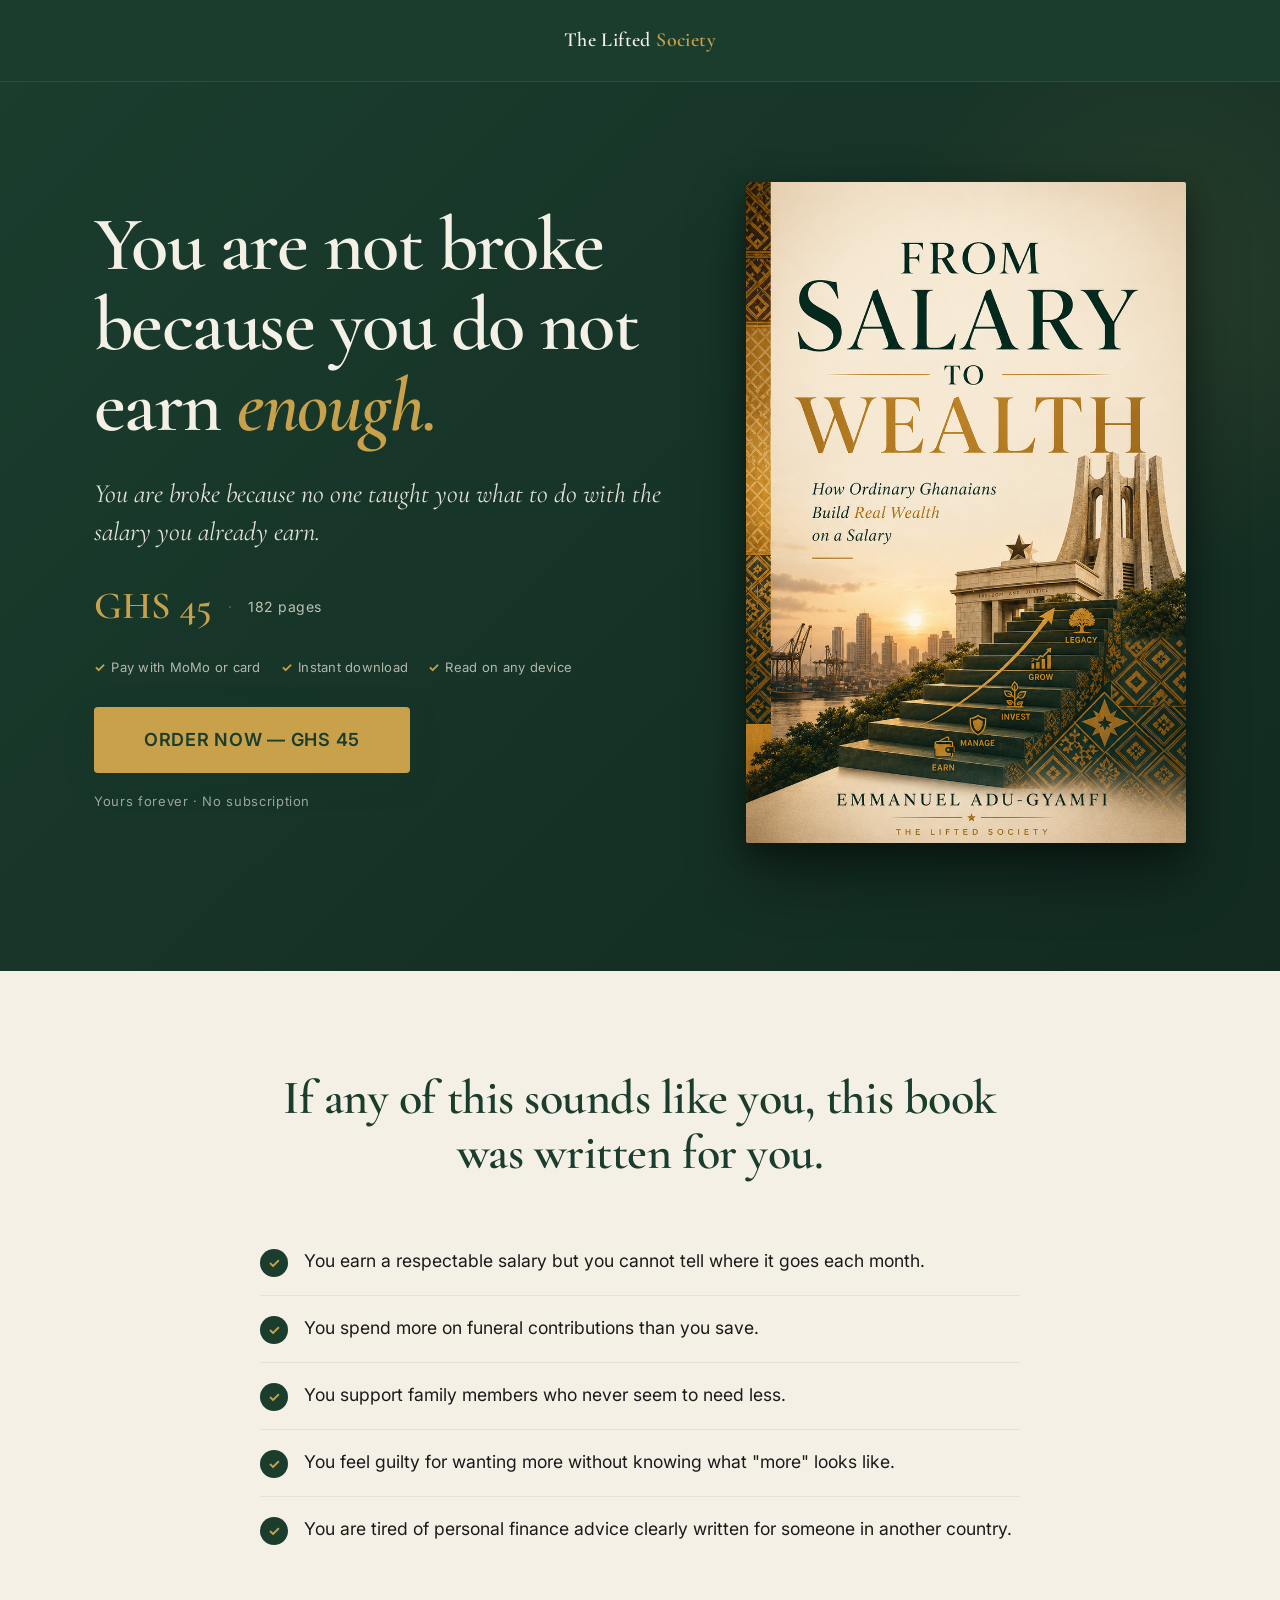
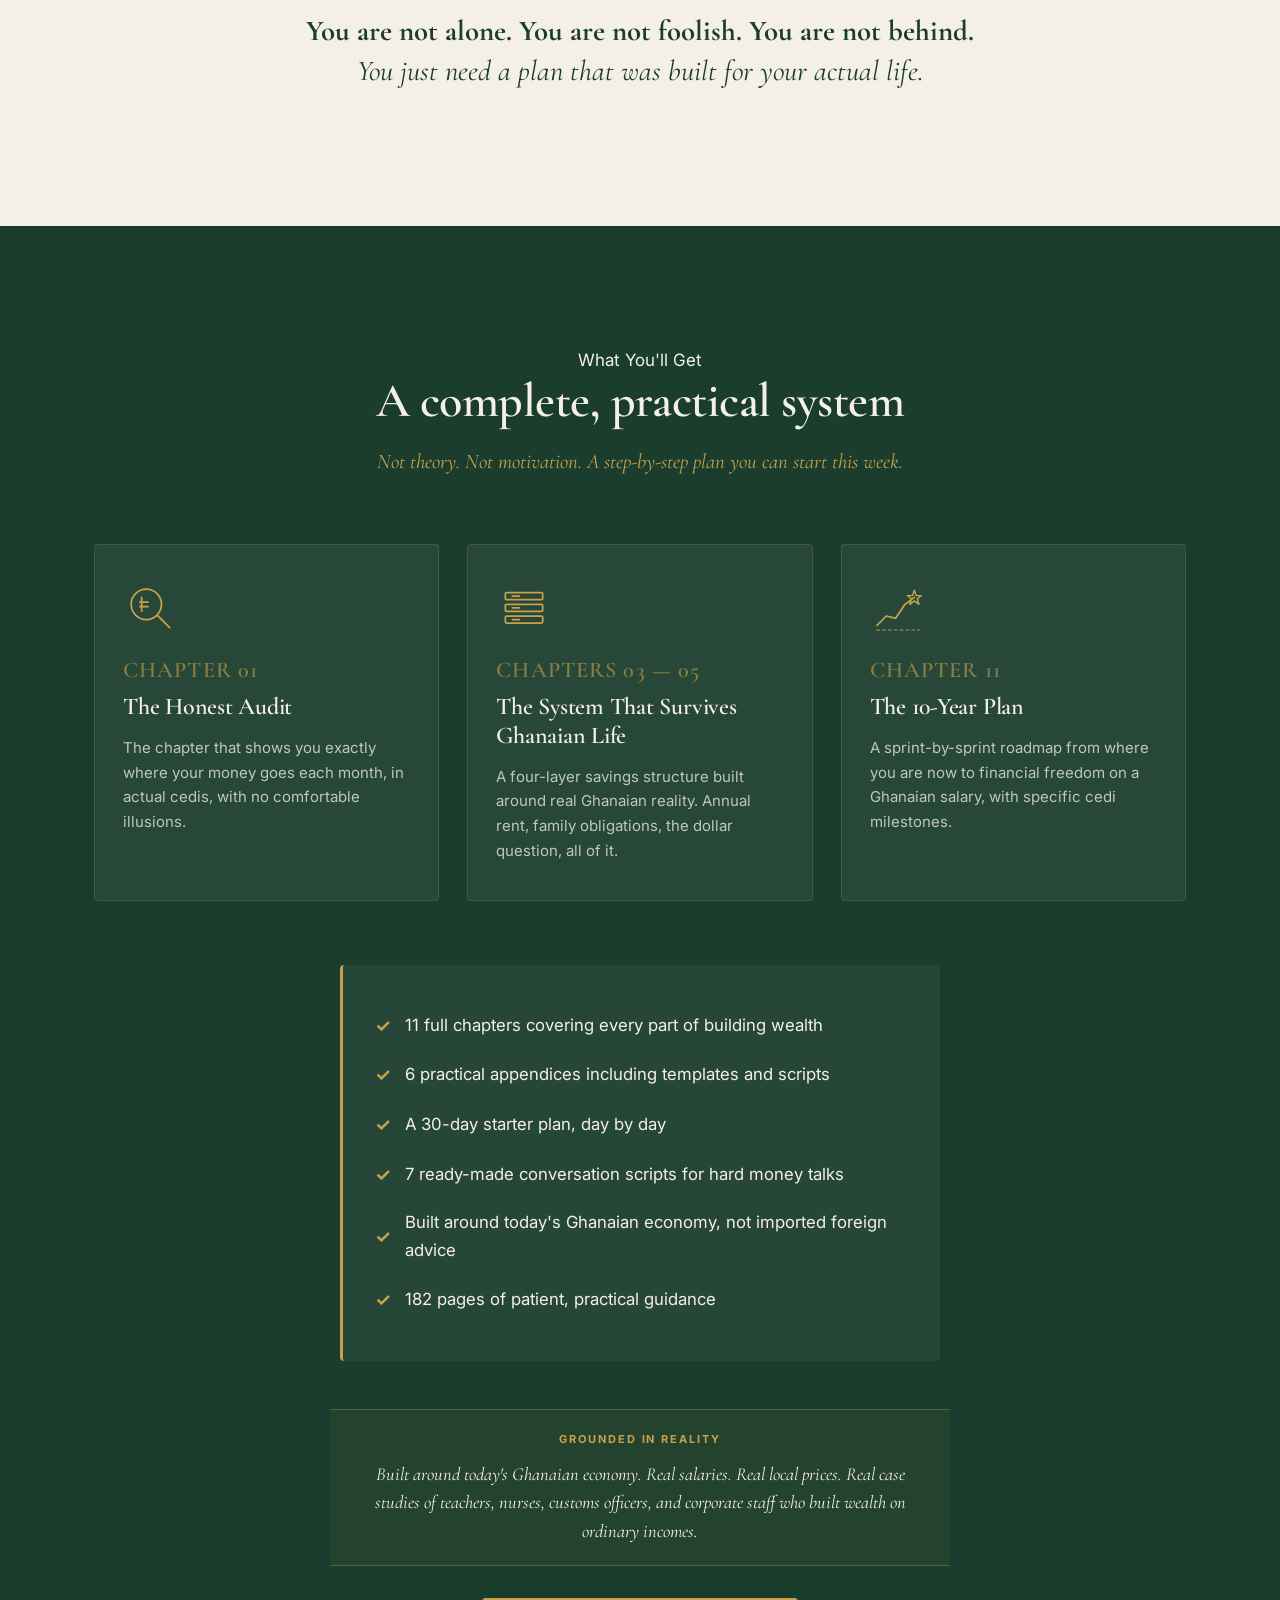
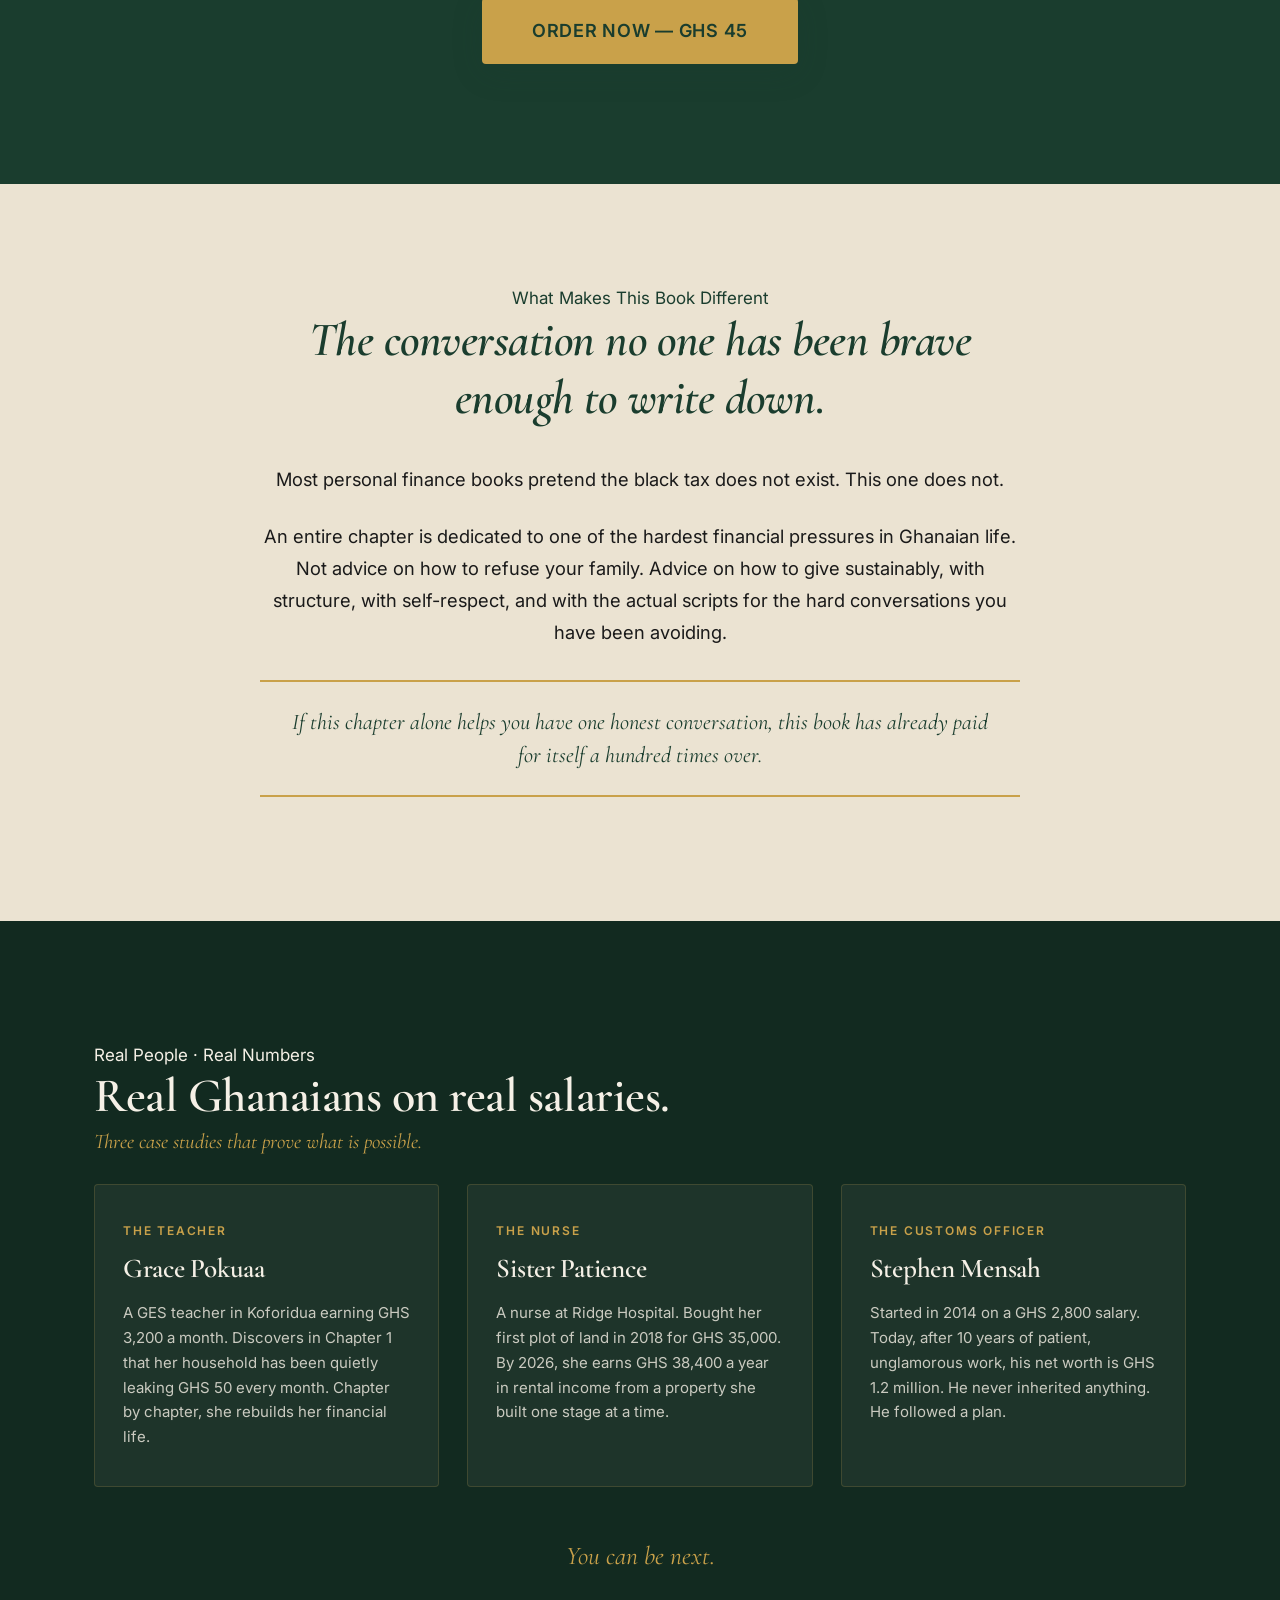
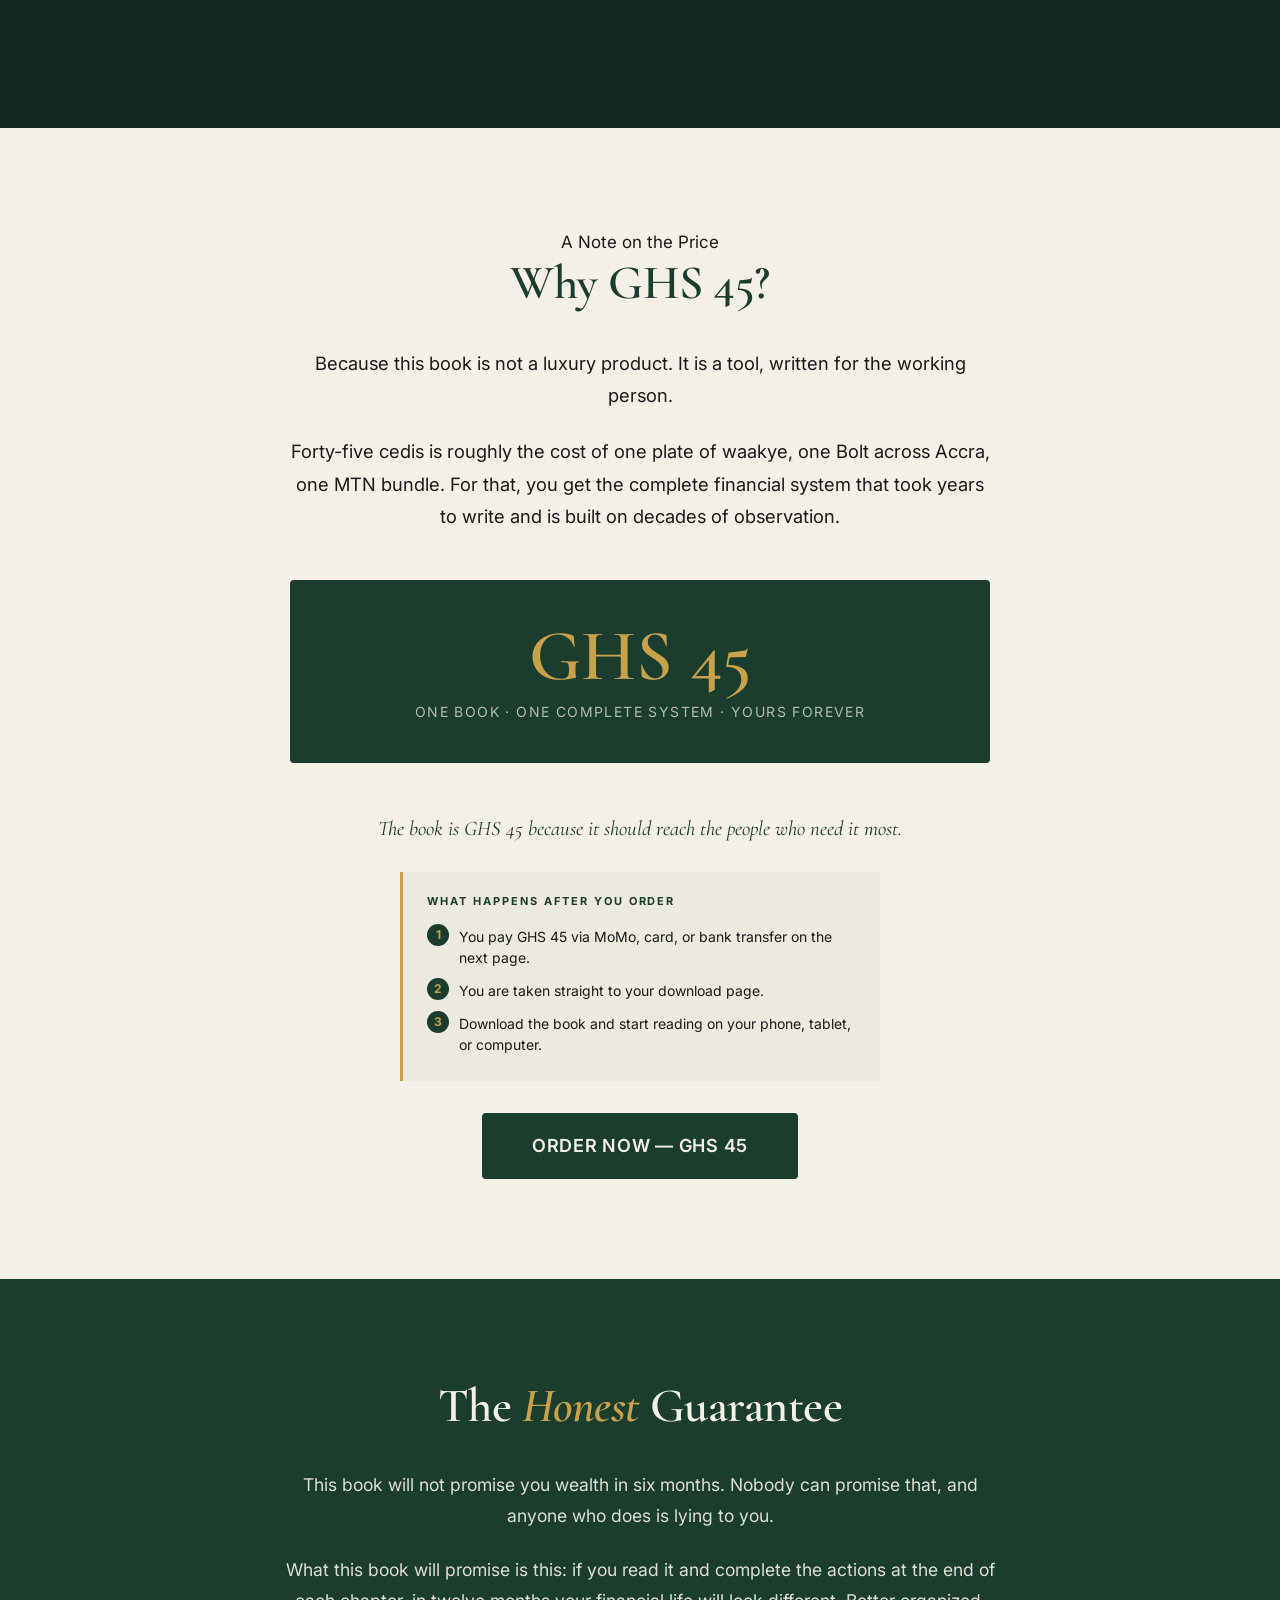
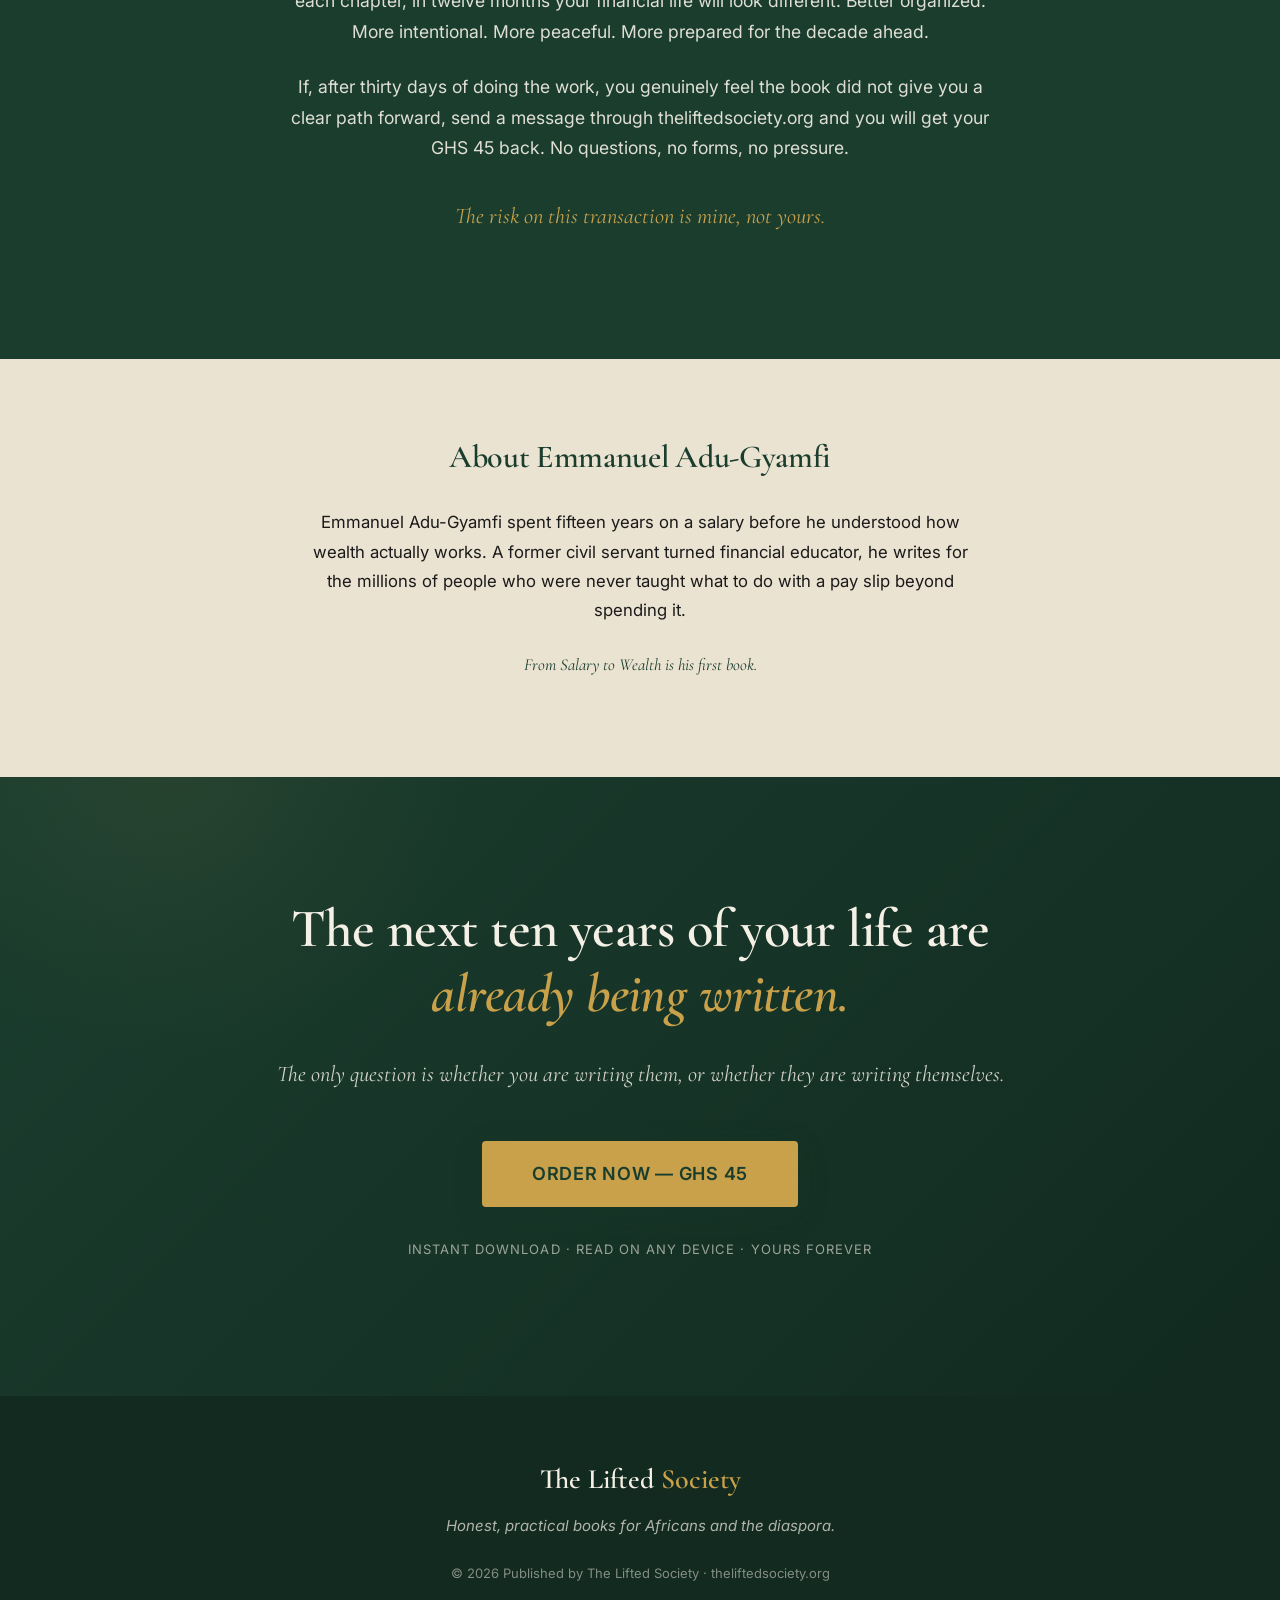
==== from-salary-to-wealth/index.html @ a7030a5c "Add files via upload" ====
<!DOCTYPE html>
<html lang="en">
<head>
<script>document.documentElement.classList.add('js');</script>
<meta charset="UTF-8">
<meta name="viewport" content="width=device-width, initial-scale=1.0">
<title>From Salary to Wealth — How Ordinary Ghanaians Build Real Wealth on a Salary</title>
<meta name="description" content="The practical financial framework written specifically for the Ghanaian salary worker and the African diaspora. 11 chapters. 182 pages. GHS 45. Instant download.">

<!-- Open Graph -->
<meta property="og:title" content="From Salary to Wealth">
<meta property="og:description" content="How Ordinary Ghanaians Build Real Wealth on a Salary. 182 pages. GHS 45. Instant download.">
<meta property="og:image" content="cover.png">
<meta property="og:type" content="book">
<meta property="og:url" content="https://theliftedsociety.org/from-salary-to-wealth">

<!-- Favicon -->
<link rel="icon" type="image/png" href="cover.png">

<!-- Fonts -->
<link rel="preconnect" href="https://fonts.googleapis.com">
<link rel="preconnect" href="https://fonts.gstatic.com" crossorigin>
<link href="https://fonts.googleapis.com/css2?family=Cormorant+Garamond:wght@400;500;600;700&family=Inter:wght@300;400;500;600;700&display=swap" rel="stylesheet">

<!-- Shared styles -->
<link rel="stylesheet" href="../shared/styles.css">

<!-- ============================================ -->
<!-- FACEBOOK PIXEL — PASTE YOUR PIXEL ID BELOW   -->
<!-- ============================================ -->
<!-- Replace 2895366437482752 with your actual Facebook Pixel ID -->
<script>
!function(f,b,e,v,n,t,s)
{if(f.fbq)return;n=f.fbq=function(){n.callMethod?
n.callMethod.apply(n,arguments):n.queue.push(arguments)};
if(!f._fbq)f._fbq=n;n.push=n;n.loaded=!0;n.version='2.0';
n.queue=[];t=b.createElement(e);t.async=!0;
t.src=v;s=b.getElementsByTagName(e)[0];
s.parentNode.insertBefore(t,s)}(window, document,'script',
'https://connect.facebook.net/en_US/fbevents.js');
fbq('init', '2895366437482752');
fbq('track', 'PageView');
</script>
<noscript><img height="1" width="1" style="display:none"
src="https://www.facebook.com/tr?id=2895366437482752&ev=PageView&noscript=1"/></noscript>
<!-- ============================================ -->
<!-- END FACEBOOK PIXEL                           -->
<!-- ============================================ -->

<style>
/* Landing page specific styles */

/* MINIMAL NAV — no escape links */
.nav-minimal .nav-container {
    justify-content: center;
}

.nav-minimal .nav-brand {
    cursor: default;
    pointer-events: none;
    font-size: 20px;
}

/* MINIMAL FOOTER — no social links */
.footer-minimal .footer-tagline {
    margin-bottom: 24px;
}

.footer-minimal .footer-bottom {
    padding-top: 0;
    border-top: none;
}

/* SUBTLE PULSE on primary order buttons (catches the eye without being loud) */
@keyframes gentlePulse {
    0%, 100% { box-shadow: 0 8px 32px rgba(26, 61, 46, 0.15), 0 0 0 0 rgba(201, 161, 74, 0.4); }
    50% { box-shadow: 0 8px 32px rgba(26, 61, 46, 0.15), 0 0 0 12px rgba(201, 161, 74, 0); }
}

.btn-pulse {
    animation: gentlePulse 2.4s ease-in-out infinite;
}

.btn-pulse:hover {
    animation-play-state: paused;
}

@media (prefers-reduced-motion: reduce) {
    .btn-pulse { animation: none; }
}

/* STICKY MOBILE ORDER BAR — appears after scrolling past hero */
.mobile-sticky-cta {
    position: fixed;
    bottom: 0;
    left: 0;
    right: 0;
    background: var(--green-darker);
    border-top: 1px solid rgba(201, 161, 74, 0.3);
    padding: 12px 16px calc(12px + env(safe-area-inset-bottom));
    display: flex;
    align-items: center;
    justify-content: space-between;
    gap: 12px;
    z-index: 1000;
    transform: translateY(100%);
    transition: transform 0.3s ease;
    box-shadow: 0 -8px 24px rgba(0, 0, 0, 0.3);
}

.mobile-sticky-cta.visible {
    transform: translateY(0);
}

.mobile-sticky-cta .sticky-info {
    display: flex;
    flex-direction: column;
    line-height: 1.2;
}

.mobile-sticky-cta .sticky-price {
    font-family: 'Cormorant Garamond', serif;
    font-size: 22px;
    font-weight: 600;
    color: var(--gold);
}

.mobile-sticky-cta .sticky-detail {
    font-size: 11px;
    color: rgba(245, 240, 230, 0.65);
    letter-spacing: 0.04em;
    text-transform: uppercase;
}

.mobile-sticky-cta .btn {
    padding: 14px 24px;
    font-size: 14px;
    margin: 0;
    flex-shrink: 0;
}

/* Only show sticky bar on mobile */
@media (min-width: 768px) {
    .mobile-sticky-cta {
        display: none !important;
    }
}

/* Add padding to bottom of page on mobile so sticky bar doesn't cover footer */
@media (max-width: 767px) {
    body {
        padding-bottom: 80px;
    }
}

/* SOURCE CREDIBILITY CALLOUT — honest social proof */
.credibility-callout {
    max-width: 620px;
    margin: 32px auto;
    text-align: center;
    padding: 20px 28px;
    background: rgba(201, 161, 74, 0.06);
    border-top: 1px solid rgba(201, 161, 74, 0.3);
    border-bottom: 1px solid rgba(201, 161, 74, 0.3);
}

.credibility-callout .label {
    display: block;
    font-size: 11px;
    font-weight: 700;
    letter-spacing: 0.18em;
    text-transform: uppercase;
    color: var(--gold);
    margin-bottom: 12px;
}

.credibility-callout p {
    font-family: 'Cormorant Garamond', serif;
    font-style: italic;
    font-size: 1.15rem;
    line-height: 1.55;
    color: var(--cream);
    margin: 0;
}

/* When the callout is on a cream background (price section), invert colors */
.bg-cream-section .credibility-callout p,
.price-reframe .credibility-callout p {
    color: var(--green-deep);
}

.bg-cream-section .credibility-callout,
.price-reframe .credibility-callout {
    background: rgba(26, 61, 46, 0.04);
    border-color: rgba(201, 161, 74, 0.5);
}

/* "WHAT HAPPENS NEXT" reinforcement near the price section */
.what-happens-next {
    max-width: 480px;
    margin: 24px auto;
    background: rgba(26, 61, 46, 0.04);
    border-left: 3px solid var(--gold);
    padding: 20px 24px;
    text-align: left;
    font-size: 14px;
    color: var(--text-dark);
}

.what-happens-next .label {
    font-size: 11px;
    font-weight: 700;
    letter-spacing: 0.18em;
    text-transform: uppercase;
    color: var(--green-deep);
    display: block;
    margin-bottom: 10px;
}

.what-happens-next ol {
    list-style: none;
    counter-reset: step;
    padding: 0;
    margin: 0;
}

.what-happens-next li {
    counter-increment: step;
    position: relative;
    padding: 6px 0 6px 32px;
    line-height: 1.5;
}

.what-happens-next li::before {
    content: counter(step);
    position: absolute;
    left: 0;
    top: 4px;
    width: 22px;
    height: 22px;
    background: var(--green-deep);
    color: var(--gold);
    border-radius: 50%;
    display: flex;
    align-items: center;
    justify-content: center;
    font-size: 12px;
    font-weight: 700;
}

/* HERO */
.hero {
    background: linear-gradient(135deg, var(--green-deep) 0%, var(--green-darker) 100%);
    color: var(--cream);
    padding: 60px 0 80px;
    position: relative;
    overflow: hidden;
}

.hero::before {
    content: '';
    position: absolute;
    top: -100px;
    right: -200px;
    width: 600px;
    height: 600px;
    background: radial-gradient(circle, rgba(201, 161, 74, 0.1) 0%, transparent 70%);
    pointer-events: none;
}

.hero-grid {
    display: grid;
    grid-template-columns: 1fr;
    gap: 40px;
    align-items: center;
    position: relative;
}

/* Mobile: cover appears FIRST (above the headline), centered layout */
.hero-text {
    text-align: center;
    order: 2;
}

.hero-cover {
    order: 1;
    text-align: center;
    position: relative;
}

@media (min-width: 900px) {
    .hero-grid {
        grid-template-columns: 1.3fr 1fr;
        gap: 80px;
    }
    .hero {
        padding: 100px 0 120px;
    }
    /* Desktop: text returns to the left, cover to the right */
    .hero-text {
        text-align: left;
        order: 0;
    }
    .hero-cover {
        order: 0;
    }
}

.hero-headline {
    font-family: 'Cormorant Garamond', serif;
    font-size: clamp(2.4rem, 6.5vw, 4.8rem);
    font-weight: 600;
    line-height: 1.05;
    margin-bottom: 28px;
    color: var(--cream);
    letter-spacing: -0.02em;
}

.hero-headline .accent {
    color: var(--gold);
    font-style: italic;
}

.hero-subhead {
    font-family: 'Cormorant Garamond', serif;
    font-style: italic;
    font-size: clamp(1.25rem, 2.5vw, 1.65rem);
    font-weight: 400;
    line-height: 1.45;
    color: rgba(245, 240, 230, 0.92);
    margin-bottom: 36px;
    max-width: 580px;
    margin-left: auto;
    margin-right: auto;
}

@media (min-width: 900px) {
    .hero-subhead {
        margin-left: 0;
    }
}

.hero-meta {
    display: flex;
    align-items: center;
    justify-content: center;
    gap: 16px;
    margin-bottom: 32px;
    flex-wrap: wrap;
    color: rgba(245, 240, 230, 0.75);
    font-size: 14px;
}

@media (min-width: 900px) {
    .hero-meta {
        justify-content: flex-start;
    }
}

.hero-meta .price {
    font-family: 'Cormorant Garamond', serif;
    font-size: 2.4rem;
    font-weight: 600;
    color: var(--gold);
    line-height: 1;
}

.hero-meta .meta-sep {
    color: rgba(245, 240, 230, 0.3);
}

.hero-meta-detail {
    font-size: 14px;
    letter-spacing: 0.04em;
}

.hero-trust {
    display: flex;
    justify-content: center;
    gap: 20px;
    flex-wrap: wrap;
    margin: 20px 0 28px;
    font-size: 13px;
    color: rgba(245, 240, 230, 0.7);
    letter-spacing: 0.02em;
}

.hero-trust-item {
    display: inline-flex;
    align-items: center;
    gap: 6px;
}

.hero-trust-item::before {
    content: '✓';
    color: var(--gold);
    font-weight: 700;
}

@media (min-width: 900px) {
    .hero-trust {
        justify-content: flex-start;
    }
}

.hero-reassurance {
    margin-top: 18px;
    font-size: 13px;
    color: rgba(245, 240, 230, 0.6);
    letter-spacing: 0.05em;
}

.hero-cover img {
    max-width: 100%;
    width: 320px;
    height: auto;
    box-shadow: 0 30px 60px rgba(0, 0, 0, 0.4), 0 10px 25px rgba(0, 0, 0, 0.3);
    border-radius: 2px;
    transition: transform 0.5s ease;
}

@media (min-width: 900px) {
    .hero-cover img {
        width: 440px;
    }
}

.hero-cover img:hover {
    transform: translateY(-8px) rotate(-1deg);
}

/* GUT-PUNCH SECTION */
.gut-punch {
    background: var(--cream);
    padding: 100px 0;
}

.gut-punch-content {
    max-width: 760px;
    margin: 0 auto;
    text-align: center;
}

.gut-punch h2 {
    color: var(--green-deep);
    margin-bottom: 48px;
}

.gut-punch-list {
    list-style: none;
    margin-bottom: 48px;
    text-align: left;
}

.gut-punch-list li {
    display: flex;
    align-items: flex-start;
    gap: 16px;
    padding: 18px 0;
    border-bottom: 1px solid rgba(26, 61, 46, 0.08);
    font-size: 1.1rem;
    line-height: 1.55;
    color: var(--text-dark);
}

.gut-punch-list li:last-child {
    border-bottom: none;
}

.gut-punch-list .check {
    flex-shrink: 0;
    width: 28px;
    height: 28px;
    background: var(--green-deep);
    color: var(--gold);
    border-radius: 50%;
    display: flex;
    align-items: center;
    justify-content: center;
    font-size: 14px;
    font-weight: 700;
    margin-top: 2px;
}

.gut-punch-closer {
    font-family: 'Cormorant Garamond', serif;
    font-size: clamp(1.35rem, 3vw, 1.8rem);
    line-height: 1.4;
    color: var(--green-deep);
    font-style: italic;
    margin-top: 8px;
}

.gut-punch-closer strong {
    font-style: normal;
    font-weight: 700;
}

/* WHAT'S INSIDE */
.inside {
    background: var(--green-deep);
    color: var(--cream);
}

.inside .section-heading {
    text-align: center;
    margin-bottom: 64px;
}

.inside h2 {
    color: var(--cream);
    margin-bottom: 16px;
}

.inside .lede {
    font-family: 'Cormorant Garamond', serif;
    font-style: italic;
    font-size: 1.3rem;
    color: var(--gold);
    margin-bottom: 0;
}

.pillars {
    display: grid;
    grid-template-columns: 1fr;
    gap: 28px;
    margin-bottom: 64px;
}

@media (min-width: 768px) {
    .pillars {
        grid-template-columns: repeat(3, 1fr);
    }
}

.pillar {
    background: rgba(245, 240, 230, 0.06);
    border: 1px solid rgba(201, 161, 74, 0.2);
    padding: 36px 28px;
    border-radius: 4px;
    transition: all 0.3s ease;
}

.pillar:hover {
    background: rgba(245, 240, 230, 0.1);
    border-color: var(--gold);
    transform: translateY(-4px);
}

.pillar-icon {
    width: 56px;
    height: 56px;
    margin-bottom: 20px;
    color: var(--gold);
    display: block;
}

.pillar-icon svg {
    width: 100%;
    height: 100%;
    stroke: currentColor;
    fill: none;
    stroke-width: 1.5;
    stroke-linecap: round;
    stroke-linejoin: round;
    transition: transform 0.4s ease;
}

.pillar:hover .pillar-icon svg {
    transform: scale(1.08);
}

.pillar-num {
    display: inline-block;
    font-family: 'Cormorant Garamond', serif;
    font-size: 1.4rem;
    font-weight: 600;
    color: var(--gold);
    opacity: 0.6;
    line-height: 1;
    margin-bottom: 12px;
    letter-spacing: 0.05em;
}

.pillar h3 {
    color: var(--cream);
    font-size: 1.5rem;
    margin-bottom: 14px;
    line-height: 1.2;
}

.pillar p {
    color: rgba(245, 240, 230, 0.75);
    font-size: 15px;
    line-height: 1.65;
    margin-bottom: 0;
}

.inside-list {
    max-width: 600px;
    margin: 0 auto 48px;
    list-style: none;
    background: rgba(245, 240, 230, 0.05);
    padding: 36px 32px;
    border-radius: 4px;
    border-left: 3px solid var(--gold);
}

.inside-list li {
    padding: 10px 0;
    color: var(--cream);
    font-size: 1.05rem;
    display: flex;
    align-items: center;
    gap: 14px;
}

.inside-list li::before {
    content: '✓';
    color: var(--gold);
    font-weight: 700;
    font-size: 18px;
}

.cta-wrapper {
    text-align: center;
}

/* BLACK TAX SECTION */
.black-tax {
    background: var(--cream-warm);
    padding: 100px 0;
}

.black-tax-content {
    max-width: 760px;
    margin: 0 auto;
    text-align: center;
}

.black-tax .section-heading .label {
    color: var(--green-deep);
}

.black-tax h2 {
    color: var(--green-deep);
    font-style: italic;
    line-height: 1.2;
    margin-bottom: 36px;
}

.black-tax p {
    font-size: 1.15rem;
    line-height: 1.75;
    color: var(--text-dark);
    margin-bottom: 24px;
}

.black-tax .closer {
    font-family: 'Cormorant Garamond', serif;
    font-size: 1.4rem;
    font-style: italic;
    color: var(--green-deep);
    line-height: 1.45;
    margin-top: 32px;
    padding: 24px 32px;
    border-top: 2px solid var(--gold);
    border-bottom: 2px solid var(--gold);
}

/* CHARACTERS */
.characters {
    background: var(--green-darker);
    color: var(--cream);
}

.characters h2 {
    color: var(--cream);
}

.characters .lede {
    color: var(--gold);
    font-style: italic;
    font-family: 'Cormorant Garamond', serif;
    font-size: 1.3rem;
}

.character-grid {
    display: grid;
    grid-template-columns: 1fr;
    gap: 28px;
    margin-bottom: 48px;
}

@media (min-width: 768px) {
    .character-grid {
        grid-template-columns: repeat(3, 1fr);
    }
}

.character-card {
    background: rgba(245, 240, 230, 0.05);
    border: 1px solid rgba(201, 161, 74, 0.2);
    padding: 36px 28px;
    border-radius: 4px;
    transition: all 0.3s ease;
}

.character-card:hover {
    border-color: var(--gold);
    background: rgba(245, 240, 230, 0.08);
    transform: translateY(-4px);
}

.character-card .role {
    font-size: 12px;
    font-weight: 600;
    letter-spacing: 0.15em;
    text-transform: uppercase;
    color: var(--gold);
    margin-bottom: 12px;
}

.character-card h3 {
    font-size: 1.7rem;
    color: var(--cream);
    margin-bottom: 16px;
    line-height: 1.2;
}

.character-card p {
    font-size: 15px;
    line-height: 1.65;
    color: rgba(245, 240, 230, 0.8);
    margin-bottom: 0;
}

.character-closer {
    text-align: center;
    font-family: 'Cormorant Garamond', serif;
    font-size: 1.6rem;
    font-style: italic;
    color: var(--gold);
}

/* PRICE REFRAME */
.price-reframe {
    background: var(--cream);
    padding: 100px 0;
}

.price-content {
    max-width: 700px;
    margin: 0 auto;
    text-align: center;
}

.price-content h2 {
    color: var(--green-deep);
    margin-bottom: 36px;
}

.price-content p {
    font-size: 1.15rem;
    line-height: 1.75;
    color: var(--text-dark);
    margin-bottom: 24px;
}

.price-display {
    margin: 48px 0;
    padding: 40px;
    background: var(--green-deep);
    color: var(--cream);
    border-radius: 4px;
}

.price-display .big {
    font-family: 'Cormorant Garamond', serif;
    font-size: 4.5rem;
    font-weight: 600;
    color: var(--gold);
    line-height: 1;
    margin-bottom: 8px;
}

.price-display .small {
    font-size: 14px;
    letter-spacing: 0.1em;
    text-transform: uppercase;
    color: rgba(245, 240, 230, 0.7);
}

/* GUARANTEE */
.guarantee {
    background: var(--green-deep);
    color: var(--cream);
    padding: 100px 0;
}

.guarantee-content {
    max-width: 720px;
    margin: 0 auto;
    text-align: center;
}

.guarantee h2 {
    color: var(--cream);
    margin-bottom: 36px;
}

.guarantee h2 .accent {
    color: var(--gold);
    font-style: italic;
}

.guarantee p {
    font-size: 1.1rem;
    line-height: 1.75;
    color: rgba(245, 240, 230, 0.9);
    margin-bottom: 24px;
}

.guarantee .closer {
    font-family: 'Cormorant Garamond', serif;
    font-size: 1.4rem;
    font-style: italic;
    color: var(--gold);
    margin-top: 32px;
}

/* AUTHOR */
.author-section {
    background: var(--cream-warm);
    padding: 80px 0;
}

.author-content {
    max-width: 680px;
    margin: 0 auto;
    text-align: center;
}

.author-content h2 {
    color: var(--green-deep);
    margin-bottom: 32px;
    font-size: 2rem;
}

.author-content p {
    font-size: 1.05rem;
    line-height: 1.75;
    color: var(--text-dark);
    margin-bottom: 18px;
}

.author-content p.tagline {
    font-family: 'Cormorant Garamond', serif;
    font-style: italic;
    color: var(--green-deep);
    margin-top: 24px;
}

/* FINAL CTA */
.final-cta {
    background: linear-gradient(135deg, var(--green-deep) 0%, var(--green-darker) 100%);
    color: var(--cream);
    padding: 120px 0;
    text-align: center;
    position: relative;
    overflow: hidden;
}

.final-cta::before {
    content: '';
    position: absolute;
    top: -50%;
    left: -10%;
    width: 600px;
    height: 600px;
    background: radial-gradient(circle, rgba(201, 161, 74, 0.08) 0%, transparent 70%);
    pointer-events: none;
}

.final-cta-content {
    position: relative;
    max-width: 800px;
    margin: 0 auto;
}

.final-cta h2 {
    font-size: clamp(2rem, 5vw, 3.4rem);
    color: var(--cream);
    margin-bottom: 28px;
    line-height: 1.2;
}

.final-cta h2 .accent {
    color: var(--gold);
    font-style: italic;
}

.final-cta .closer-text {
    font-family: 'Cormorant Garamond', serif;
    font-style: italic;
    font-size: 1.4rem;
    color: rgba(245, 240, 230, 0.85);
    margin-bottom: 48px;
}

.final-cta-meta {
    margin-top: 32px;
    font-size: 13px;
    color: rgba(245, 240, 230, 0.6);
    letter-spacing: 0.08em;
    text-transform: uppercase;
}
</style>
</head>
<body>

<!-- ============================================ -->
<!-- NAVIGATION (minimal, no escape links — landing page is focused on conversion) -->
<!-- ============================================ -->
<nav class="nav nav-minimal">
<div class="nav-container">
<span class="nav-brand">The Lifted <span class="accent">Society</span></span>
</div>
</nav>

<!-- ============================================ -->
<!-- SECTION 1: HERO                              -->
<!-- ============================================ -->
<section class="hero">
<div class="container">
<div class="hero-grid">
<div class="hero-text">
<h1 class="hero-headline">You are not broke because you do not earn <span class="accent">enough.</span></h1>
<p class="hero-subhead">You are broke because no one taught you what to do with the salary you already earn.</p>
<div class="hero-meta">
<span class="price">GHS 45</span>
<span class="meta-sep">·</span>
<span class="hero-meta-detail">182 pages</span>
</div>
<div class="hero-trust">
<span class="hero-trust-item">Pay with MoMo or card</span>
<span class="hero-trust-item">Instant download</span>
<span class="hero-trust-item">Read on any device</span>
</div>
<!-- ORDER NOW BUTTON #1 — REPLACE href WITH YOUR PAYSTACK LINK -->
<a href="https://paystack.shop/pay/from-salary-to-wealth-ebook" class="btn btn-primary btn-large btn-pulse" onclick="if(typeof fbq==='function')fbq('track','InitiateCheckout');">Order Now — GHS 45</a>
<p class="hero-reassurance">Yours forever · No subscription</p>
</div>
<div class="hero-cover">
<img src="cover.png" alt="From Salary to Wealth — book cover" loading="eager">
</div>
</div>
</div>
</section>

<!-- ============================================ -->
<!-- SECTION 2: GUT-PUNCH                         -->
<!-- ============================================ -->
<section class="gut-punch">
<div class="container">
<div class="gut-punch-content fade-in">
<h2>If any of this sounds like you, this book was written for you.</h2>
<ul class="gut-punch-list">
<li><span class="check">✓</span><span>You earn a respectable salary but you cannot tell where it goes each month.</span></li>
<li><span class="check">✓</span><span>You spend more on funeral contributions than you save.</span></li>
<li><span class="check">✓</span><span>You support family members who never seem to need less.</span></li>
<li><span class="check">✓</span><span>You feel guilty for wanting more without knowing what "more" looks like.</span></li>
<li><span class="check">✓</span><span>You are tired of personal finance advice clearly written for someone in another country.</span></li>
</ul>
<p class="gut-punch-closer"><strong>You are not alone. You are not foolish. You are not behind.</strong><br>You just need a plan that was built for your actual life.</p>
</div>
</div>
</section>

<!-- ============================================ -->
<!-- SECTION 3: WHAT'S INSIDE                     -->
<!-- ============================================ -->
<section class="section inside">
<div class="container">
<div class="section-heading fade-in">
<span class="label">What You'll Get</span>
<h2>A complete, practical system</h2>
<p class="lede">Not theory. Not motivation. A step-by-step plan you can start this week.</p>
</div>
<div class="pillars fade-in">
<div class="pillar">
<span class="pillar-icon" aria-hidden="true"><svg viewBox="0 0 48 48"><circle cx="20" cy="20" r="13"/><line x1="29.5" y1="29.5" x2="40" y2="40"/><path d="M16 14 v12 M14.5 18 h7 M14.5 22 h7"/></svg></span>
<div class="pillar-num">CHAPTER 01</div>
<h3>The Honest Audit</h3>
<p>The chapter that shows you exactly where your money goes each month, in actual cedis, with no comfortable illusions.</p>
</div>
<div class="pillar">
<span class="pillar-icon" aria-hidden="true"><svg viewBox="0 0 48 48"><rect x="8" y="10" width="32" height="6" rx="1"/><rect x="8" y="20" width="32" height="6" rx="1"/><rect x="8" y="30" width="32" height="6" rx="1"/><line x1="14" y1="13" x2="20" y2="13"/><line x1="14" y1="23" x2="20" y2="23"/><line x1="14" y1="33" x2="20" y2="33"/></svg></span>
<div class="pillar-num">CHAPTERS 03 — 05</div>
<h3>The System That Survives Ghanaian Life</h3>
<p>A four-layer savings structure built around real Ghanaian reality. Annual rent, family obligations, the dollar question, all of it.</p>
</div>
<div class="pillar">
<span class="pillar-icon" aria-hidden="true"><svg viewBox="0 0 48 48"><polyline points="6,38 14,30 22,32 30,20 38,14"/><polygon points="38,8 39.5,12.5 44,12.5 40.5,15.5 42,20 38,17 34,20 35.5,15.5 32,12.5 36.5,12.5" stroke-width="1.2"/><line x1="6" y1="42" x2="42" y2="42" stroke-dasharray="2 3" opacity="0.5"/></svg></span>
<div class="pillar-num">CHAPTER 11</div>
<h3>The 10-Year Plan</h3>
<p>A sprint-by-sprint roadmap from where you are now to financial freedom on a Ghanaian salary, with specific cedi milestones.</p>
</div>
</div>
<ul class="inside-list fade-in">
<li>11 full chapters covering every part of building wealth</li>
<li>6 practical appendices including templates and scripts</li>
<li>A 30-day starter plan, day by day</li>
<li>7 ready-made conversation scripts for hard money talks</li>
<li>Built around today's Ghanaian economy, not imported foreign advice</li>
<li>182 pages of patient, practical guidance</li>
</ul>
<div class="credibility-callout fade-in">
<span class="label">Grounded in reality</span>
<p>Built around today's Ghanaian economy. Real salaries. Real local prices. Real case studies of teachers, nurses, customs officers, and corporate staff who built wealth on ordinary incomes.</p>
</div>
<div class="cta-wrapper fade-in">
<!-- ORDER NOW BUTTON #2 — SAME LINK -->
<a href="https://paystack.shop/pay/from-salary-to-wealth-ebook" class="btn btn-primary btn-large btn-pulse" onclick="if(typeof fbq==='function')fbq('track','InitiateCheckout');">Order Now — GHS 45</a>
</div>
</div>
</section>

<!-- ============================================ -->
<!-- SECTION 4: BLACK TAX PROMISE                 -->
<!-- ============================================ -->
<section class="black-tax">
<div class="container">
<div class="black-tax-content fade-in">
<div class="section-heading">
<span class="label">What Makes This Book Different</span>
</div>
<h2>The conversation no one has been brave enough to write down.</h2>
<p>Most personal finance books pretend the black tax does not exist. This one does not.</p>
<p>An entire chapter is dedicated to one of the hardest financial pressures in Ghanaian life. Not advice on how to refuse your family. Advice on how to give sustainably, with structure, with self-respect, and with the actual scripts for the hard conversations you have been avoiding.</p>
<p class="closer">If this chapter alone helps you have one honest conversation, this book has already paid for itself a hundred times over.</p>
</div>
</div>
</section>

<!-- ============================================ -->
<!-- SECTION 5: CHARACTERS / PROOF                -->
<!-- ============================================ -->
<section class="section characters">
<div class="container">
<div class="section-heading fade-in">
<span class="label">Real People · Real Numbers</span>
<h2>Real Ghanaians on real salaries.</h2>
<p class="lede">Three case studies that prove what is possible.</p>
</div>
<div class="character-grid fade-in">
<div class="character-card">
<div class="role">The Teacher</div>
<h3>Grace Pokuaa</h3>
<p>A GES teacher in Koforidua earning GHS 3,200 a month. Discovers in Chapter 1 that her household has been quietly leaking GHS 50 every month. Chapter by chapter, she rebuilds her financial life.</p>
</div>
<div class="character-card">
<div class="role">The Nurse</div>
<h3>Sister Patience</h3>
<p>A nurse at Ridge Hospital. Bought her first plot of land in 2018 for GHS 35,000. By 2026, she earns GHS 38,400 a year in rental income from a property she built one stage at a time.</p>
</div>
<div class="character-card">
<div class="role">The Customs Officer</div>
<h3>Stephen Mensah</h3>
<p>Started in 2014 on a GHS 2,800 salary. Today, after 10 years of patient, unglamorous work, his net worth is GHS 1.2 million. He never inherited anything. He followed a plan.</p>
</div>
</div>
<p class="character-closer fade-in">You can be next.</p>
</div>
</section>

<!-- ============================================ -->
<!-- SECTION 6: PRICE REFRAME                     -->
<!-- ============================================ -->
<section class="price-reframe">
<div class="container">
<div class="price-content fade-in">
<div class="section-heading">
<span class="label">A Note on the Price</span>
</div>
<h2>Why GHS 45?</h2>
<p>Because this book is not a luxury product. It is a tool, written for the working person.</p>
<p>Forty-five cedis is roughly the cost of one plate of waakye, one Bolt across Accra, one MTN bundle. For that, you get the complete financial system that took years to write and is built on decades of observation.</p>
<div class="price-display">
<div class="big">GHS 45</div>
<div class="small">One book · One complete system · Yours forever</div>
</div>
<p style="font-family: 'Cormorant Garamond', serif; font-style: italic; font-size: 1.3rem; color: var(--green-deep);">The book is GHS 45 because it should reach the people who need it most.</p>
<div class="what-happens-next">
<span class="label">What happens after you order</span>
<ol>
<li>You pay GHS 45 via MoMo, card, or bank transfer on the next page.</li>
<li>You are taken straight to your download page.</li>
<li>Download the book and start reading on your phone, tablet, or computer.</li>
</ol>
</div>
<div class="cta-wrapper" style="margin-top: 32px;">
<!-- ORDER NOW BUTTON #3 — SAME LINK -->
<a href="https://paystack.shop/pay/from-salary-to-wealth-ebook" class="btn btn-dark btn-large btn-pulse" onclick="if(typeof fbq==='function')fbq('track','InitiateCheckout');">Order Now — GHS 45</a>
</div>
</div>
</div>
</section>

<!-- ============================================ -->
<!-- SECTION 7: GUARANTEE                         -->
<!-- ============================================ -->
<section class="guarantee">
<div class="container">
<div class="guarantee-content fade-in">
<h2>The <span class="accent">Honest</span> Guarantee</h2>
<p>This book will not promise you wealth in six months. Nobody can promise that, and anyone who does is lying to you.</p>
<p>What this book will promise is this: if you read it and complete the actions at the end of each chapter, in twelve months your financial life will look different. Better organized. More intentional. More peaceful. More prepared for the decade ahead.</p>
<p>If, after thirty days of doing the work, you genuinely feel the book did not give you a clear path forward, send a message through theliftedsociety.org and you will get your GHS 45 back. No questions, no forms, no pressure.</p>
<p class="closer">The risk on this transaction is mine, not yours.</p>
</div>
</div>
</section>

<!-- ============================================ -->
<!-- SECTION 8: ABOUT AUTHOR                      -->
<!-- ============================================ -->
<section class="author-section">
<div class="container">
<div class="author-content fade-in">
<h2>About Emmanuel Adu-Gyamfi</h2>
<p>Emmanuel Adu-Gyamfi spent fifteen years on a salary before he understood how wealth actually works. A former civil servant turned financial educator, he writes for the millions of people who were never taught what to do with a pay slip beyond spending it.</p>
<p class="tagline"><em>From Salary to Wealth</em> is his first book.</p>
</div>
</div>
</section>

<!-- ============================================ -->
<!-- SECTION 9: FINAL CTA                         -->
<!-- ============================================ -->
<section class="final-cta">
<div class="container">
<div class="final-cta-content fade-in">
<h2>The next ten years of your life are <span class="accent">already being written.</span></h2>
<p class="closer-text">The only question is whether you are writing them, or whether they are writing themselves.</p>
<!-- ORDER NOW BUTTON #4 — SAME LINK -->
<a href="https://paystack.shop/pay/from-salary-to-wealth-ebook" class="btn btn-primary btn-large btn-pulse" onclick="if(typeof fbq==='function')fbq('track','InitiateCheckout');">Order Now — GHS 45</a>
<p class="final-cta-meta">Instant download · Read on any device · Yours forever</p>
</div>
</div>
</section>

<!-- ============================================ -->
<!-- FOOTER (minimal — no clickable escapes on the landing page) -->
<!-- ============================================ -->
<footer class="footer footer-minimal">
<div class="footer-content">
<div class="footer-brand">The Lifted <span class="accent">Society</span></div>
<p class="footer-tagline">Honest, practical books for Africans and the diaspora.</p>
<div class="footer-bottom">
© 2026 Published by The Lifted Society · theliftedsociety.org
</div>
</div>
</footer>

<!-- STICKY MOBILE ORDER BAR — appears after scrolling past hero -->
<div class="mobile-sticky-cta" id="stickyCta" aria-hidden="true">
<div class="sticky-info">
<span class="sticky-price">GHS 45</span>
<span class="sticky-detail">Instant download</span>
</div>
<a href="https://paystack.shop/pay/from-salary-to-wealth-ebook" class="btn btn-primary" onclick="if(typeof fbq==='function')fbq('track','InitiateCheckout');">Order Now</a>
</div>

<!-- Scroll animation script + sticky CTA reveal -->
<script>
// Fade-in observer
const observer = new IntersectionObserver((entries) => {
    entries.forEach(entry => {
        if (entry.isIntersecting) {
            entry.target.classList.add('visible');
        }
    });
}, { threshold: 0.15, rootMargin: '0px 0px -50px 0px' });
document.querySelectorAll('.fade-in').forEach(el => observer.observe(el));

// Sticky mobile CTA: appears after scrolling past the hero section
const stickyCta = document.getElementById('stickyCta');
const heroSection = document.querySelector('.hero');
if (stickyCta && heroSection) {
    const stickyObserver = new IntersectionObserver((entries) => {
        entries.forEach(entry => {
            if (!entry.isIntersecting && entry.boundingClientRect.top < 0) {
                stickyCta.classList.add('visible');
                stickyCta.setAttribute('aria-hidden', 'false');
            } else {
                stickyCta.classList.remove('visible');
                stickyCta.setAttribute('aria-hidden', 'true');
            }
        });
    }, { threshold: 0 });
    stickyObserver.observe(heroSection);
}
</script>

</body>
</html>
---- shared/styles.css ----
/* ============================================
   THE LIFTED SOCIETY — SHARED STYLES
   ============================================ */

:root {
    /* Color palette */
    --green-deep: #1a3d2e;
    --green-darker: #122a20;
    --green-soft: #2a5240;
    --gold: #c9a14a;
    --gold-bright: #e0b85c;
    --gold-soft: #d4b366;
    --cream: #f5f0e6;
    --cream-warm: #ebe3d2;
    --white: #ffffff;
    --text-dark: #1a1a1a;
    --text-muted: #5a5a5a;
    --shadow-soft: 0 4px 20px rgba(26, 61, 46, 0.08);
    --shadow-medium: 0 8px 32px rgba(26, 61, 46, 0.15);
    --shadow-strong: 0 16px 48px rgba(26, 61, 46, 0.25);
}

/* Reset & base */
*, *::before, *::after {
    box-sizing: border-box;
    margin: 0;
    padding: 0;
}

html {
    scroll-behavior: smooth;
    -webkit-font-smoothing: antialiased;
    -moz-osx-font-smoothing: grayscale;
}

body {
    font-family: 'Inter', -apple-system, BlinkMacSystemFont, 'Segoe UI', Roboto, sans-serif;
    font-size: 17px;
    line-height: 1.65;
    color: var(--text-dark);
    background: var(--cream);
    overflow-x: hidden;
}

/* Typography */
h1, h2, h3, h4 {
    font-family: 'Cormorant Garamond', Georgia, serif;
    font-weight: 600;
    line-height: 1.15;
    letter-spacing: -0.01em;
}

h1 { font-size: clamp(2.4rem, 6vw, 4.2rem); }
h2 { font-size: clamp(1.9rem, 4.5vw, 3rem); }
h3 { font-size: clamp(1.4rem, 3vw, 1.9rem); }
h4 { font-size: clamp(1.1rem, 2vw, 1.3rem); }

p { margin-bottom: 1.2em; }

a {
    color: inherit;
    text-decoration: none;
    transition: opacity 0.2s ease;
}

a:hover { opacity: 0.75; }

/* Layout utilities */
.container {
    max-width: 1140px;
    margin: 0 auto;
    padding: 0 24px;
}

.container-narrow {
    max-width: 760px;
    margin: 0 auto;
    padding: 0 24px;
}

.section {
    padding: 80px 0;
}

.section-tight {
    padding: 56px 0;
}

@media (min-width: 768px) {
    .section { padding: 120px 0; }
    .section-tight { padding: 80px 0; }
}

/* Color variants */
.bg-green { background: var(--green-deep); color: var(--cream); }
.bg-green-darker { background: var(--green-darker); color: var(--cream); }
.bg-cream { background: var(--cream); color: var(--text-dark); }
.bg-cream-warm { background: var(--cream-warm); color: var(--text-dark); }
.bg-white { background: var(--white); color: var(--text-dark); }

.text-gold { color: var(--gold); }

/* Buttons */
.btn {
    display: inline-block;
    padding: 18px 38px;
    font-family: 'Inter', sans-serif;
    font-size: 17px;
    font-weight: 600;
    letter-spacing: 0.04em;
    text-transform: uppercase;
    border-radius: 4px;
    cursor: pointer;
    transition: all 0.25s ease;
    text-decoration: none;
    border: 2px solid transparent;
    line-height: 1;
}

.btn-primary {
    background: var(--gold);
    color: var(--green-deep);
    box-shadow: var(--shadow-medium);
}

.btn-primary:hover {
    background: var(--gold-bright);
    transform: translateY(-2px);
    box-shadow: var(--shadow-strong);
    opacity: 1;
}

.btn-secondary {
    background: transparent;
    color: var(--cream);
    border-color: var(--gold);
}

.btn-secondary:hover {
    background: var(--gold);
    color: var(--green-deep);
    opacity: 1;
}

.btn-dark {
    background: var(--green-deep);
    color: var(--cream);
}

.btn-dark:hover {
    background: var(--green-darker);
    transform: translateY(-2px);
    opacity: 1;
}

.btn-large {
    padding: 22px 48px;
    font-size: 18px;
}

/* Navigation */
.nav {
    padding: 24px 0;
    background: var(--green-deep);
    color: var(--cream);
    border-bottom: 1px solid rgba(201, 161, 74, 0.15);
}

.nav-container {
    max-width: 1140px;
    margin: 0 auto;
    padding: 0 24px;
    display: flex;
    justify-content: space-between;
    align-items: center;
    flex-wrap: wrap;
    gap: 16px;
}

.nav-brand {
    font-family: 'Cormorant Garamond', Georgia, serif;
    font-size: 22px;
    font-weight: 600;
    letter-spacing: 0.02em;
    color: var(--cream);
}

.nav-brand .accent {
    color: var(--gold);
}

.nav-links {
    display: flex;
    gap: 32px;
    list-style: none;
    align-items: center;
}

.nav-links a {
    color: var(--cream);
    font-size: 15px;
    font-weight: 500;
    letter-spacing: 0.02em;
    opacity: 0.85;
    transition: opacity 0.2s, color 0.2s;
}

.nav-links a:hover {
    opacity: 1;
    color: var(--gold);
}

@media (max-width: 640px) {
    .nav-links {
        gap: 20px;
    }
    .nav-links a {
        font-size: 14px;
    }
}

/* Footer */
.footer {
    background: var(--green-darker);
    color: var(--cream);
    padding: 60px 0 30px;
}

.footer-content {
    max-width: 1140px;
    margin: 0 auto;
    padding: 0 24px;
    text-align: center;
}

.footer-brand {
    font-family: 'Cormorant Garamond', Georgia, serif;
    font-size: 28px;
    font-weight: 600;
    margin-bottom: 12px;
}

.footer-brand .accent {
    color: var(--gold);
}

.footer-tagline {
    color: rgba(245, 240, 230, 0.7);
    font-size: 15px;
    margin-bottom: 32px;
    font-style: italic;
}

.footer-social {
    display: flex;
    justify-content: center;
    gap: 24px;
    margin-bottom: 32px;
    flex-wrap: wrap;
}

.footer-social a {
    color: var(--cream);
    font-size: 14px;
    letter-spacing: 0.04em;
    text-transform: uppercase;
    opacity: 0.8;
    transition: opacity 0.2s, color 0.2s;
}

.footer-social a:hover {
    opacity: 1;
    color: var(--gold);
}

.footer-bottom {
    padding-top: 30px;
    border-top: 1px solid rgba(245, 240, 230, 0.1);
    font-size: 13px;
    color: rgba(245, 240, 230, 0.5);
}

/* Scroll animations — only apply when JS class is added to <html> */
.js .fade-in {
    opacity: 0;
    transform: translateY(20px);
    transition: opacity 0.8s ease, transform 0.8s ease;
}

.js .fade-in.visible {
    opacity: 1;
    transform: translateY(0);
}

/* Without JS, .fade-in elements are simply visible (no animation) */

/* Selection */
::selection {
    background: var(--gold);
    color: var(--green-deep);
}
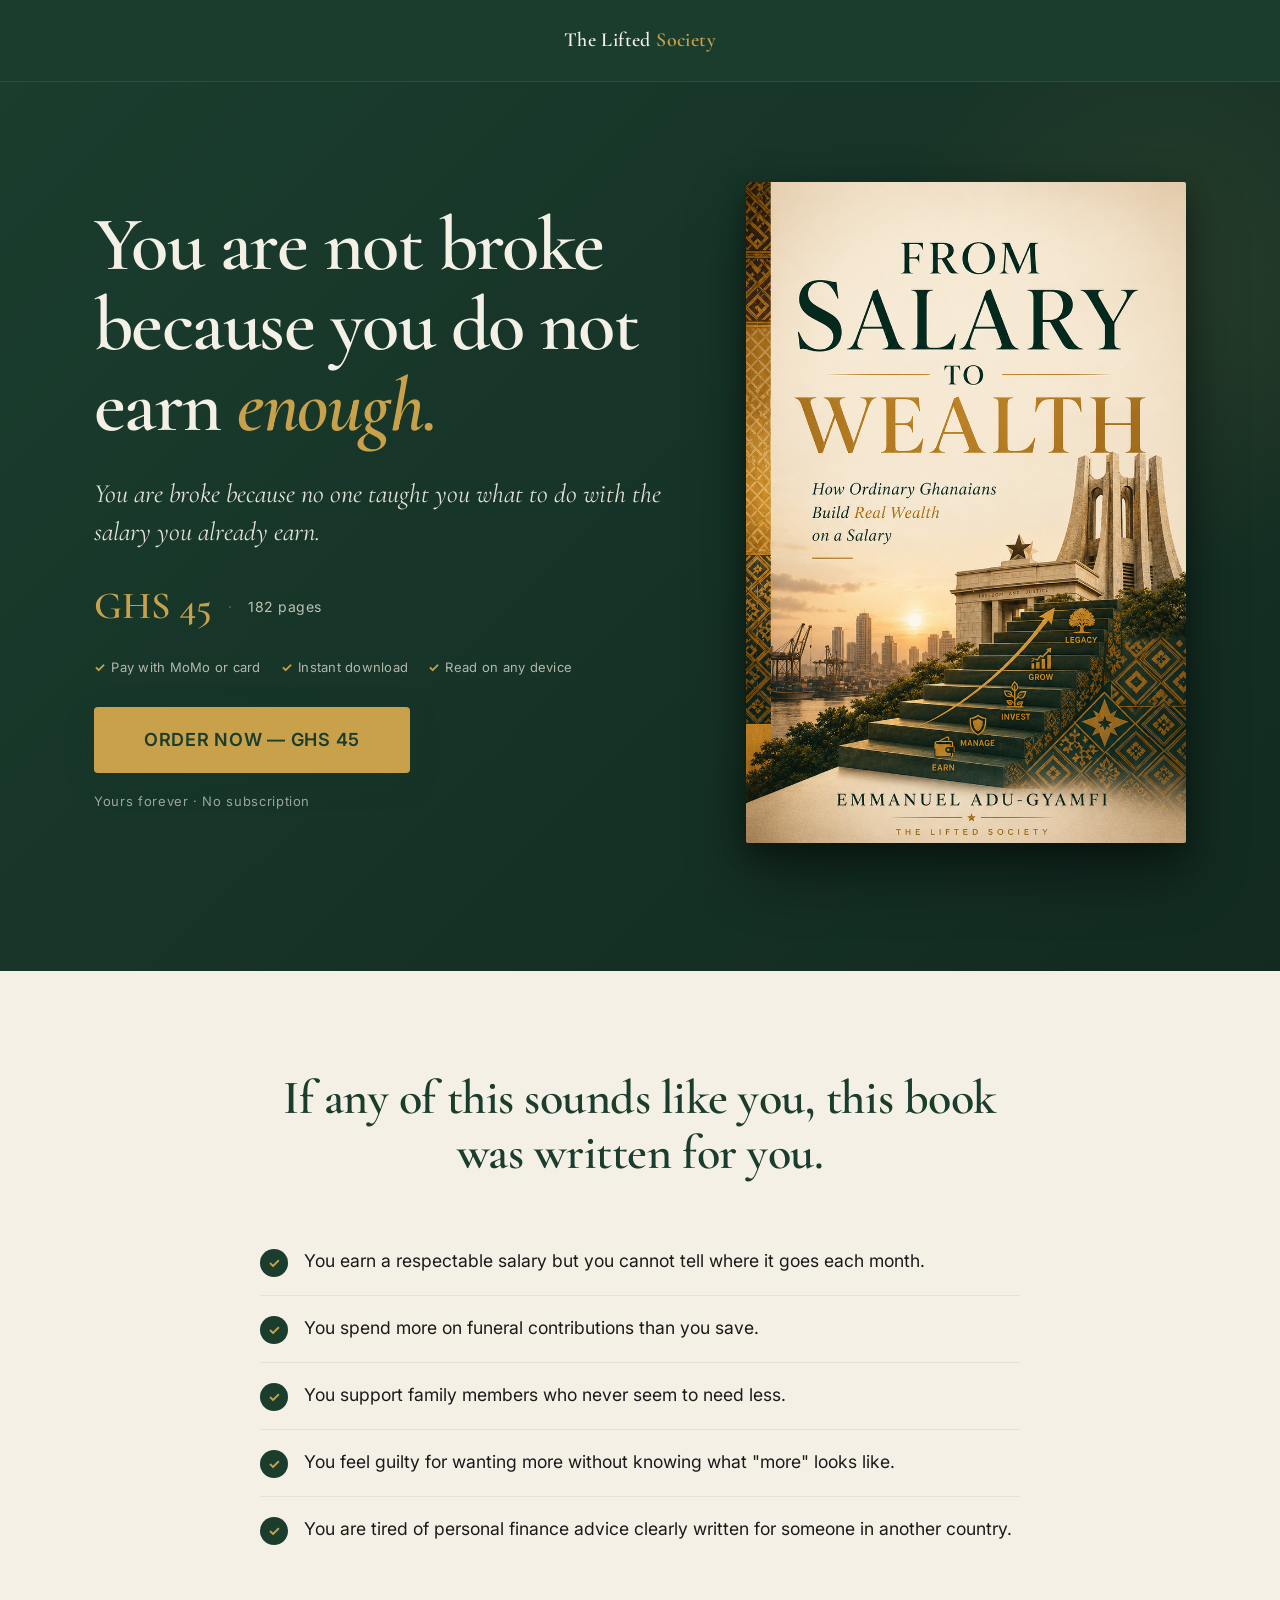
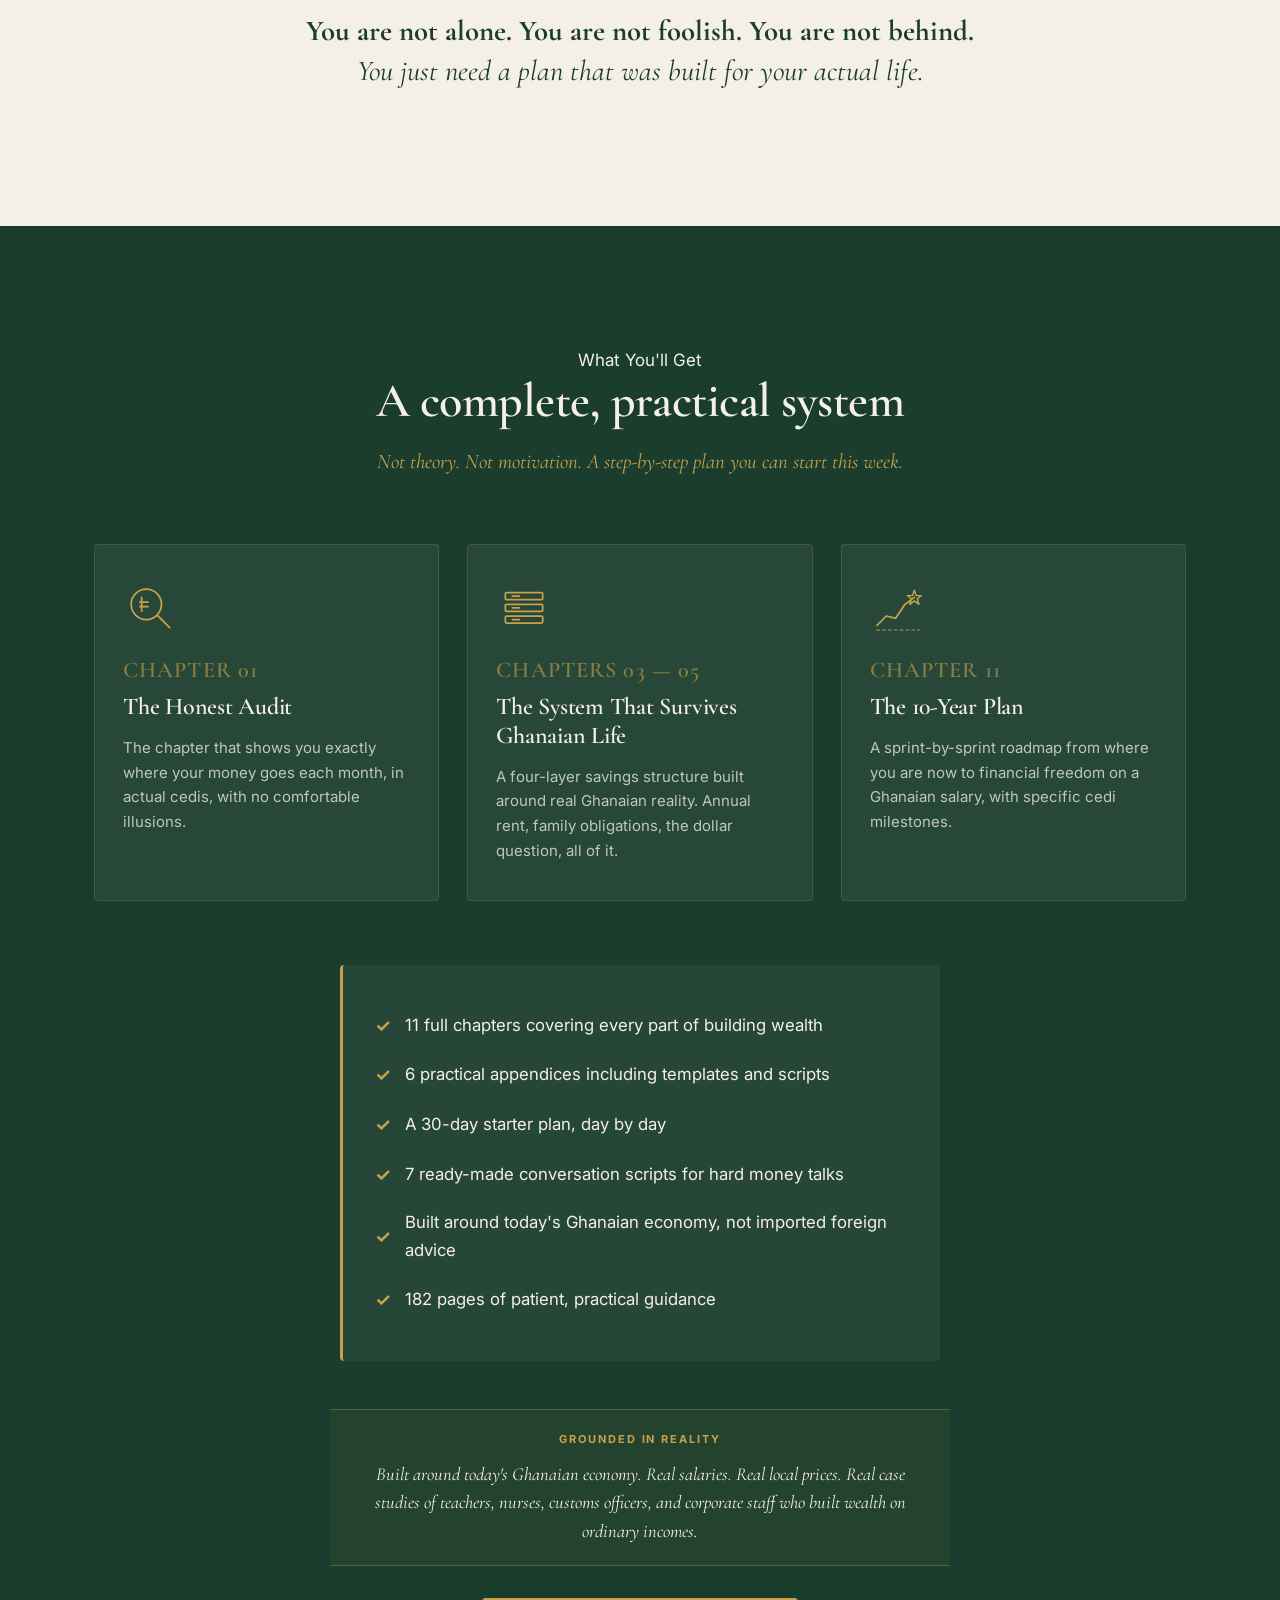
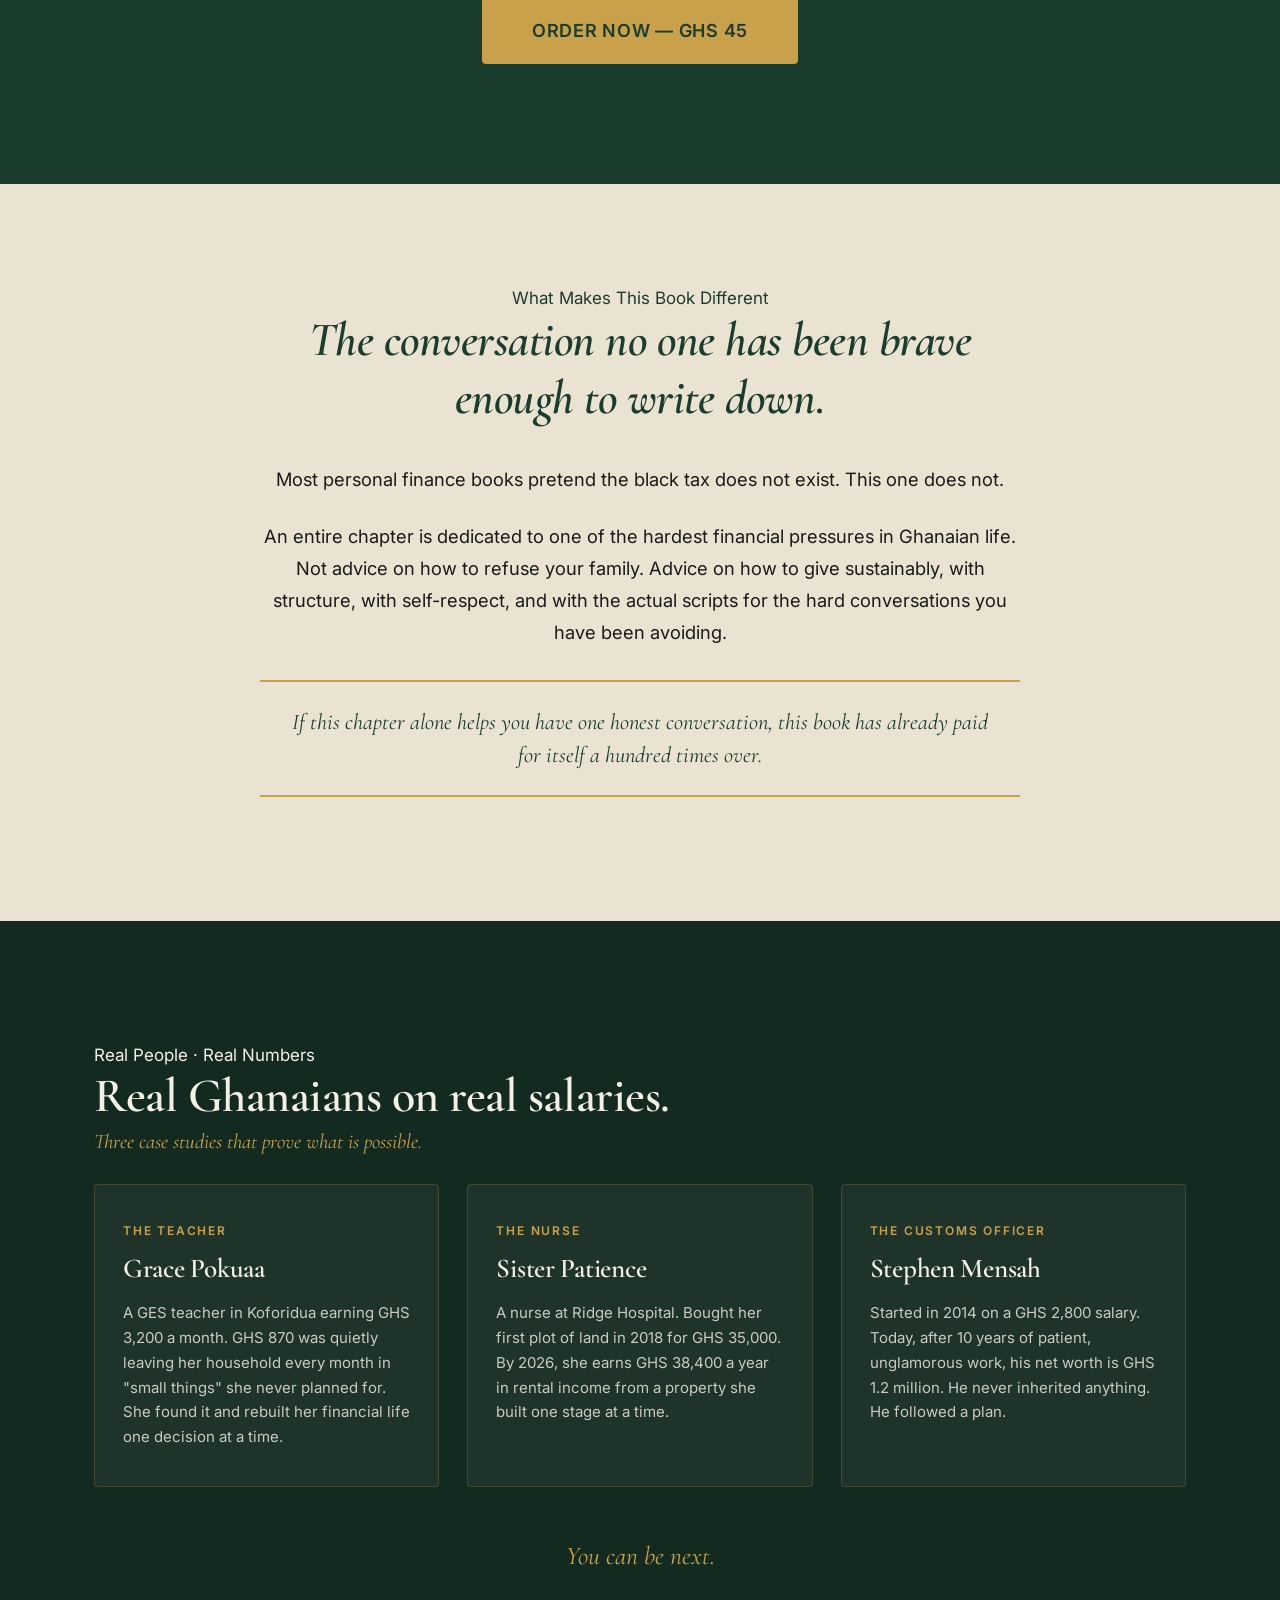
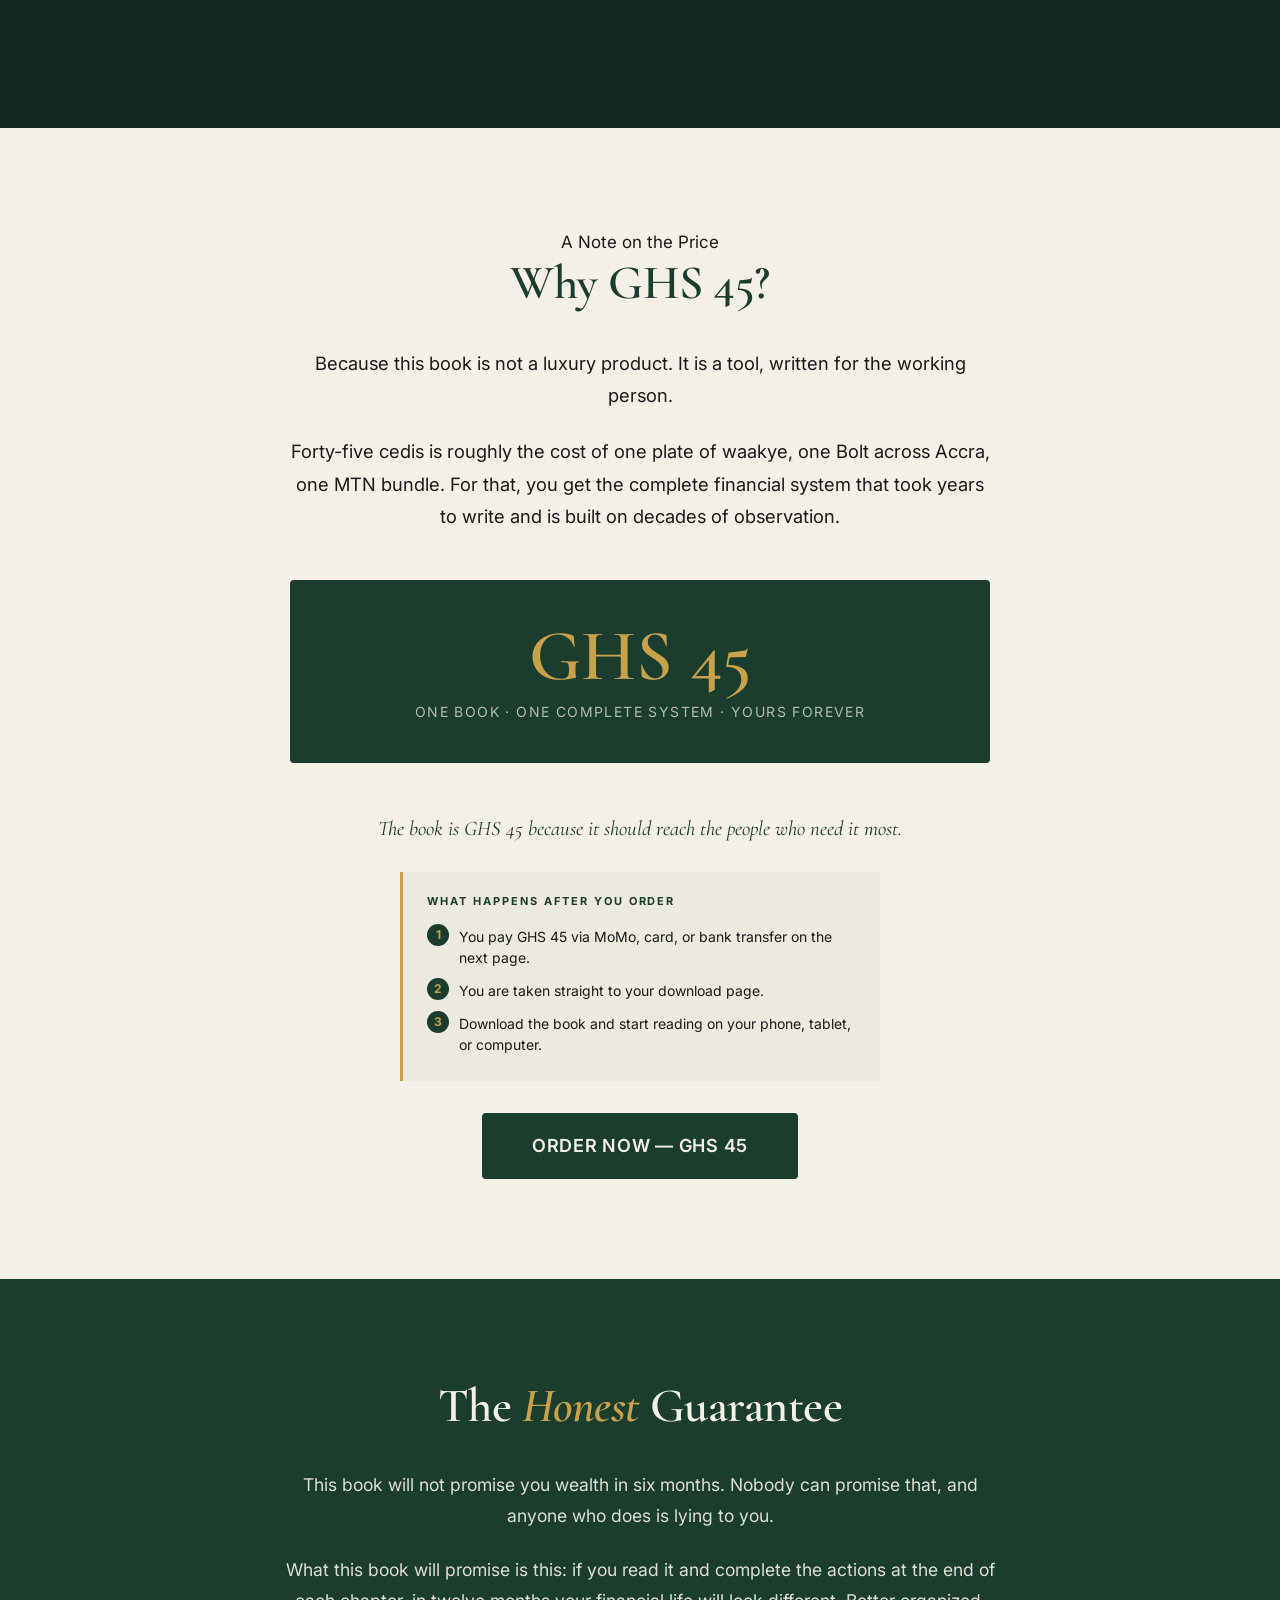
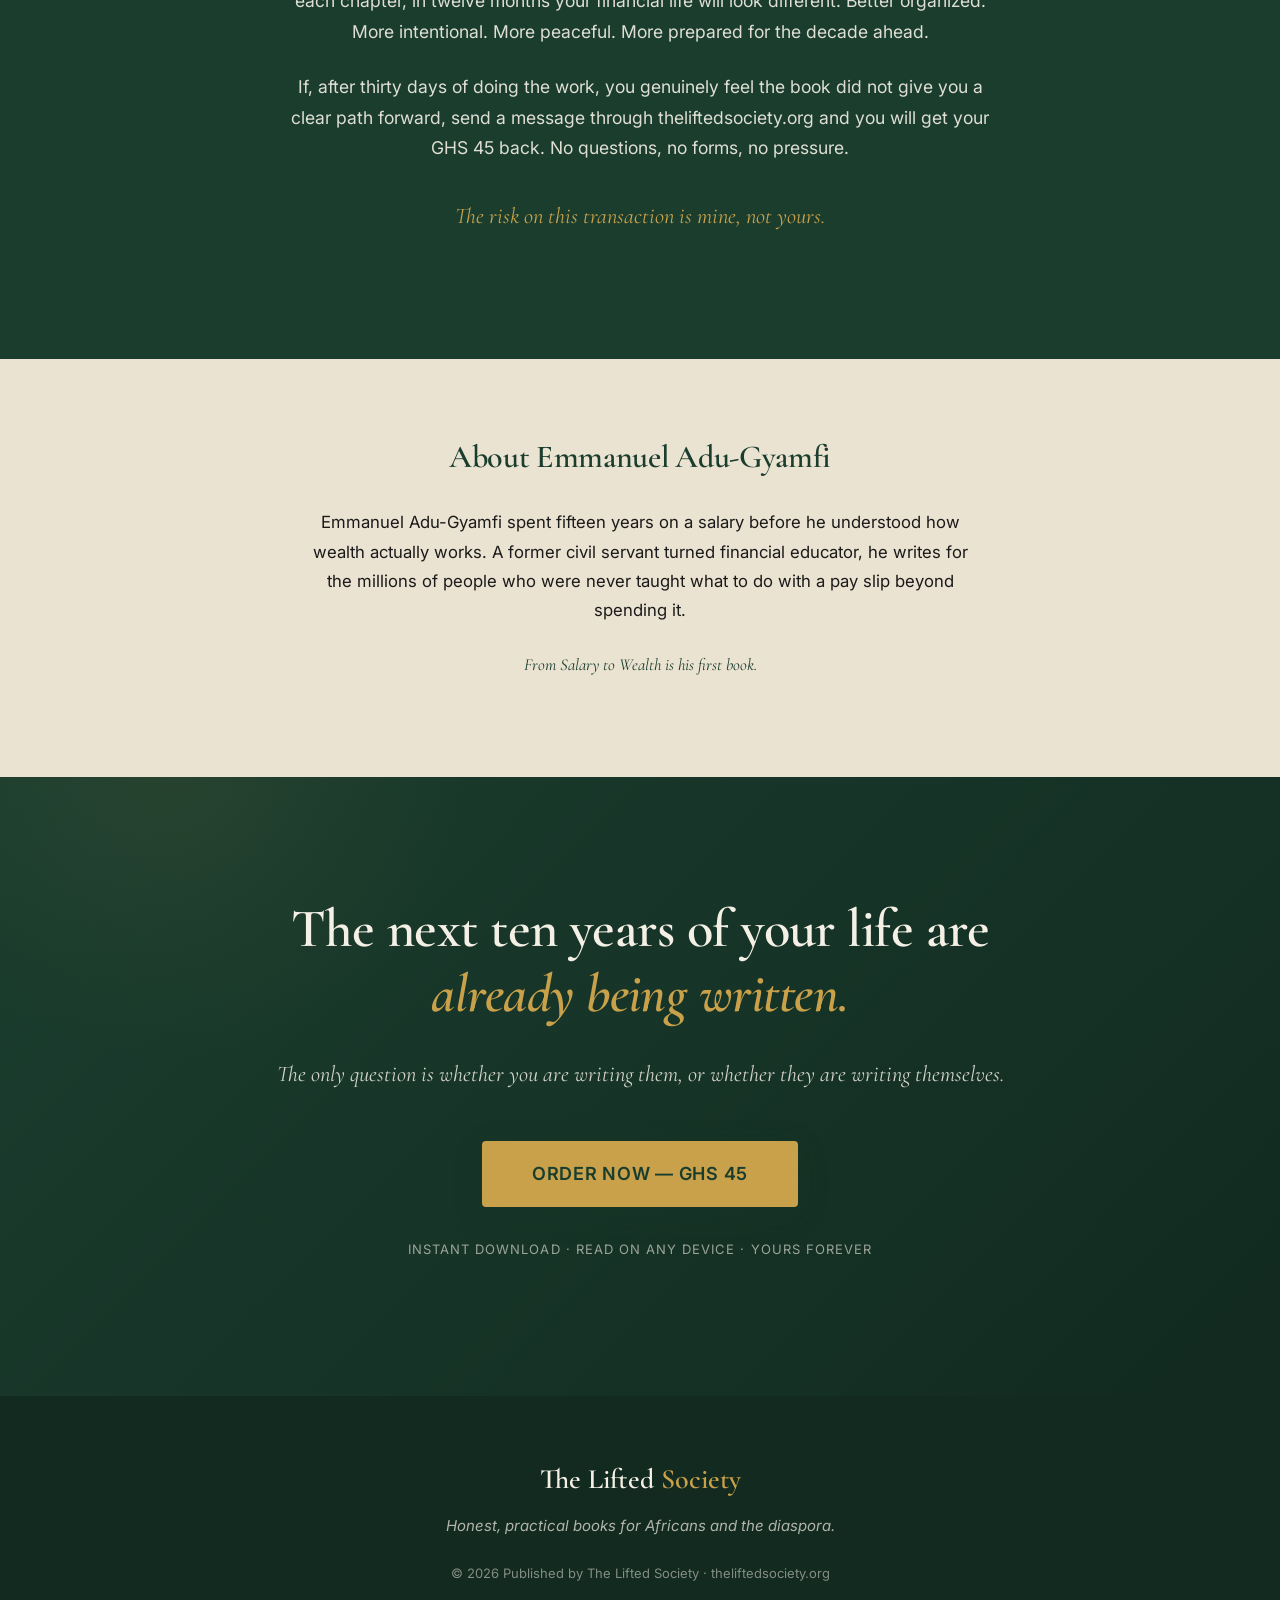
==== commit 87026189: "Revise teacher's financial narrative for clarity" ====
--- a/from-salary-to-wealth/index.html
+++ b/from-salary-to-wealth/index.html
@@ -1057,7 +1057,7 @@
 <div class="character-card">
 <div class="role">The Teacher</div>
 <h3>Grace Pokuaa</h3>
-<p>A GES teacher in Koforidua earning GHS 3,200 a month. Discovers in Chapter 1 that her household has been quietly leaking GHS 50 every month. Chapter by chapter, she rebuilds her financial life.</p>
+<p>A GES teacher in Koforidua earning GHS 3,200 a month. GHS 870 was quietly leaving her household every month in "small things" she never planned for. She found it and rebuilt her financial life one decision at a time.</p>
 </div>
 <div class="character-card">
 <div class="role">The Nurse</div>
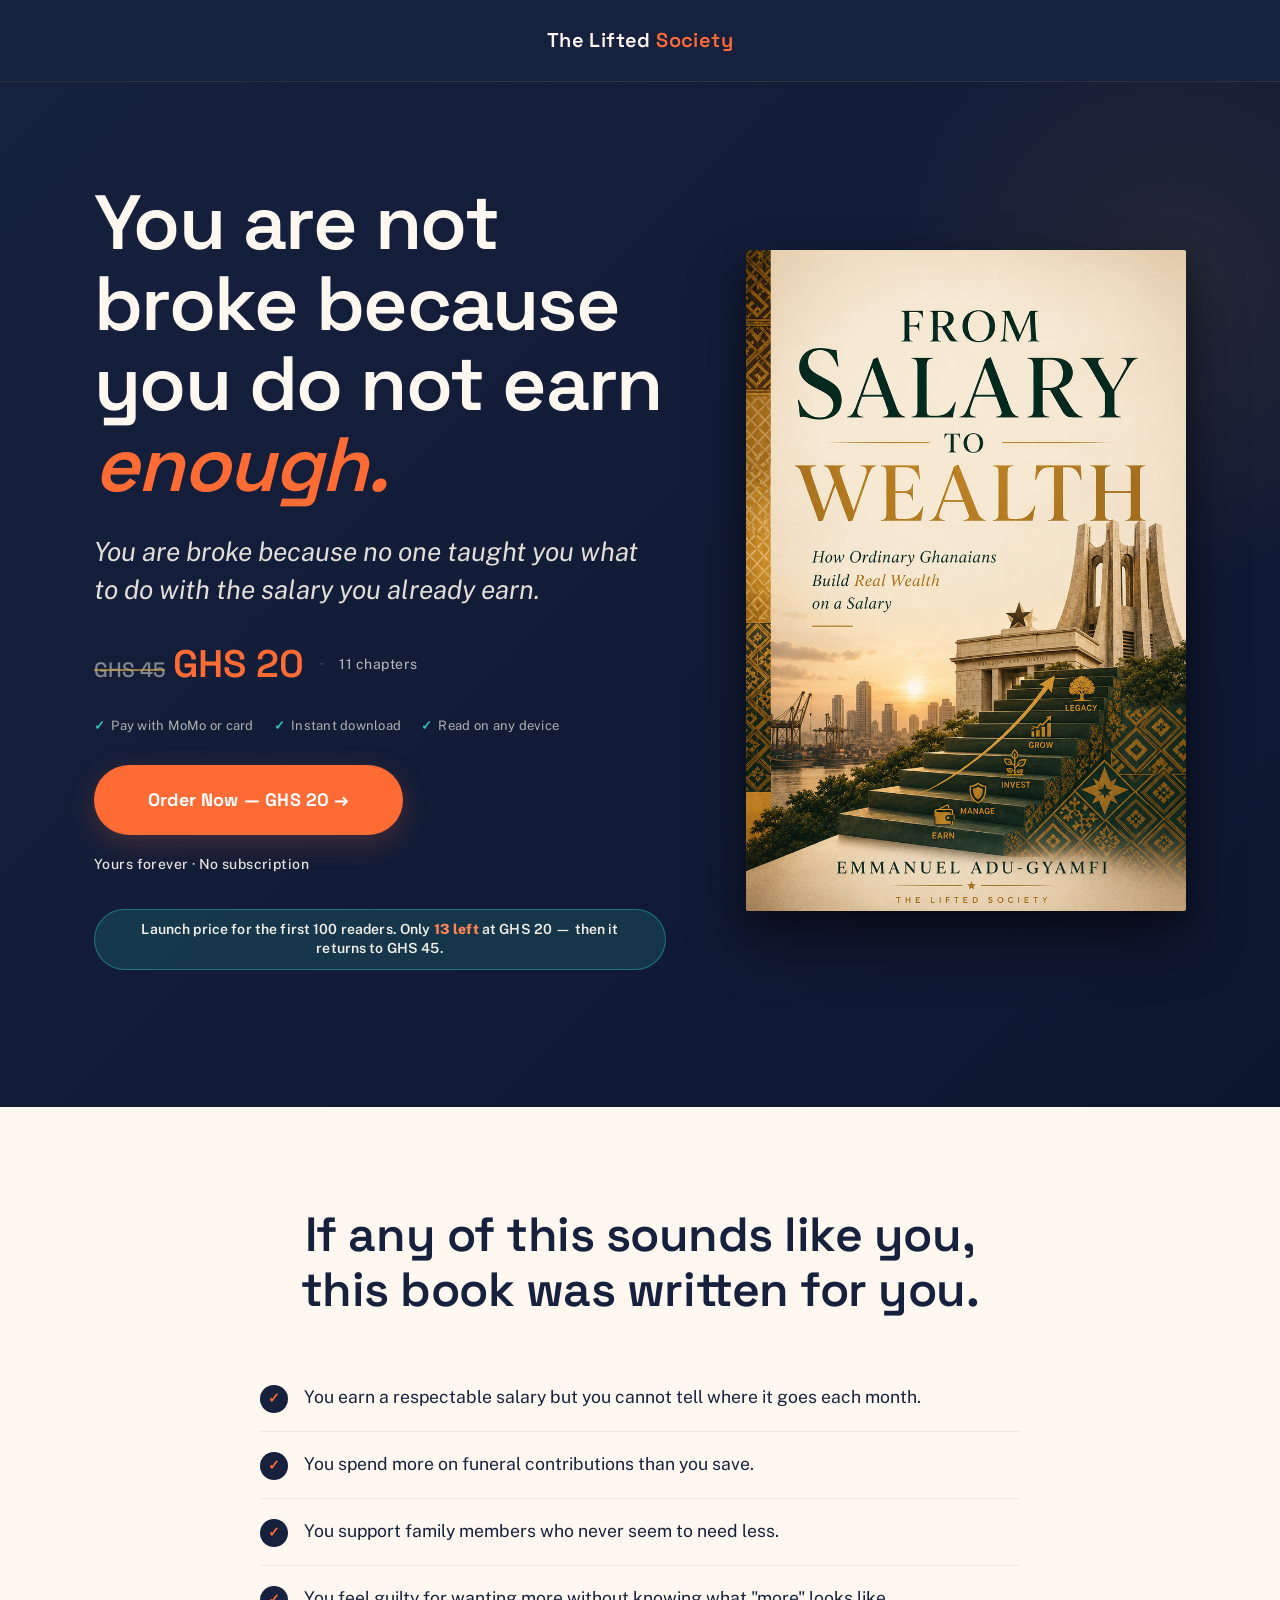
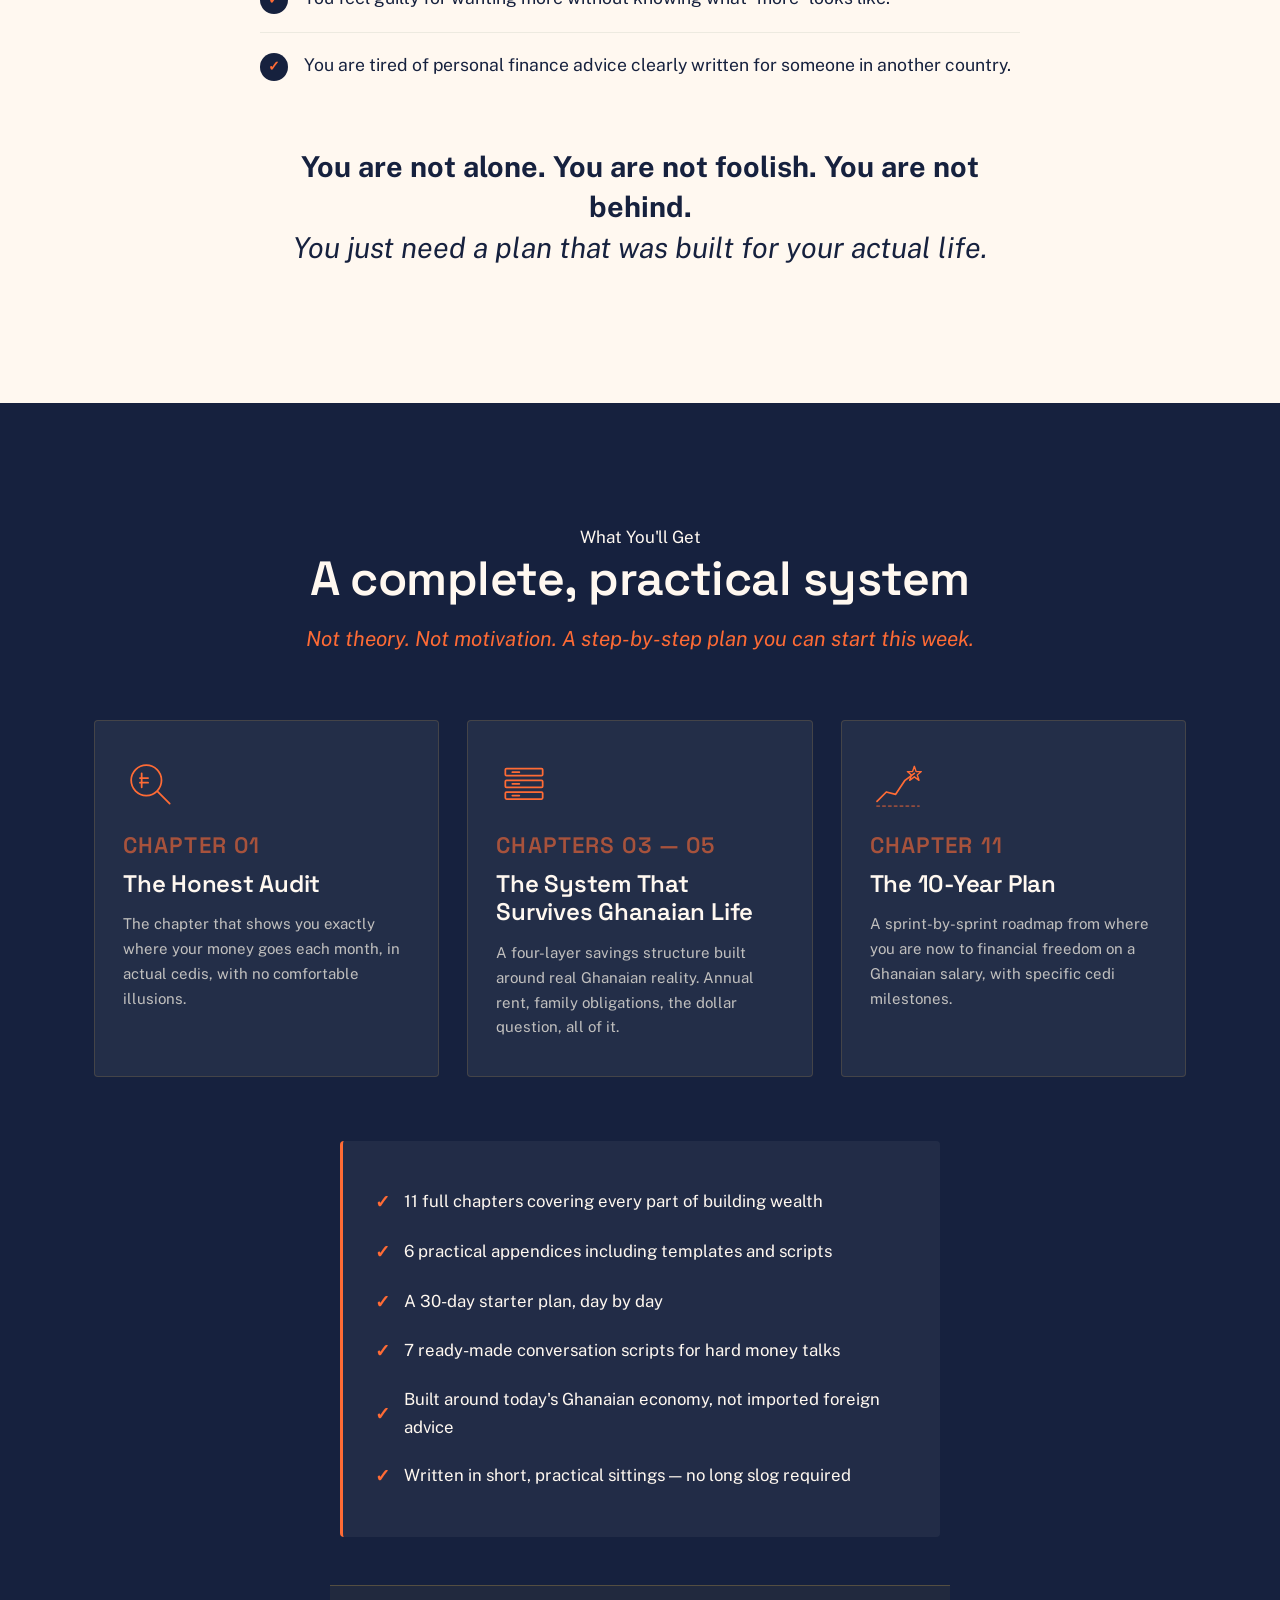
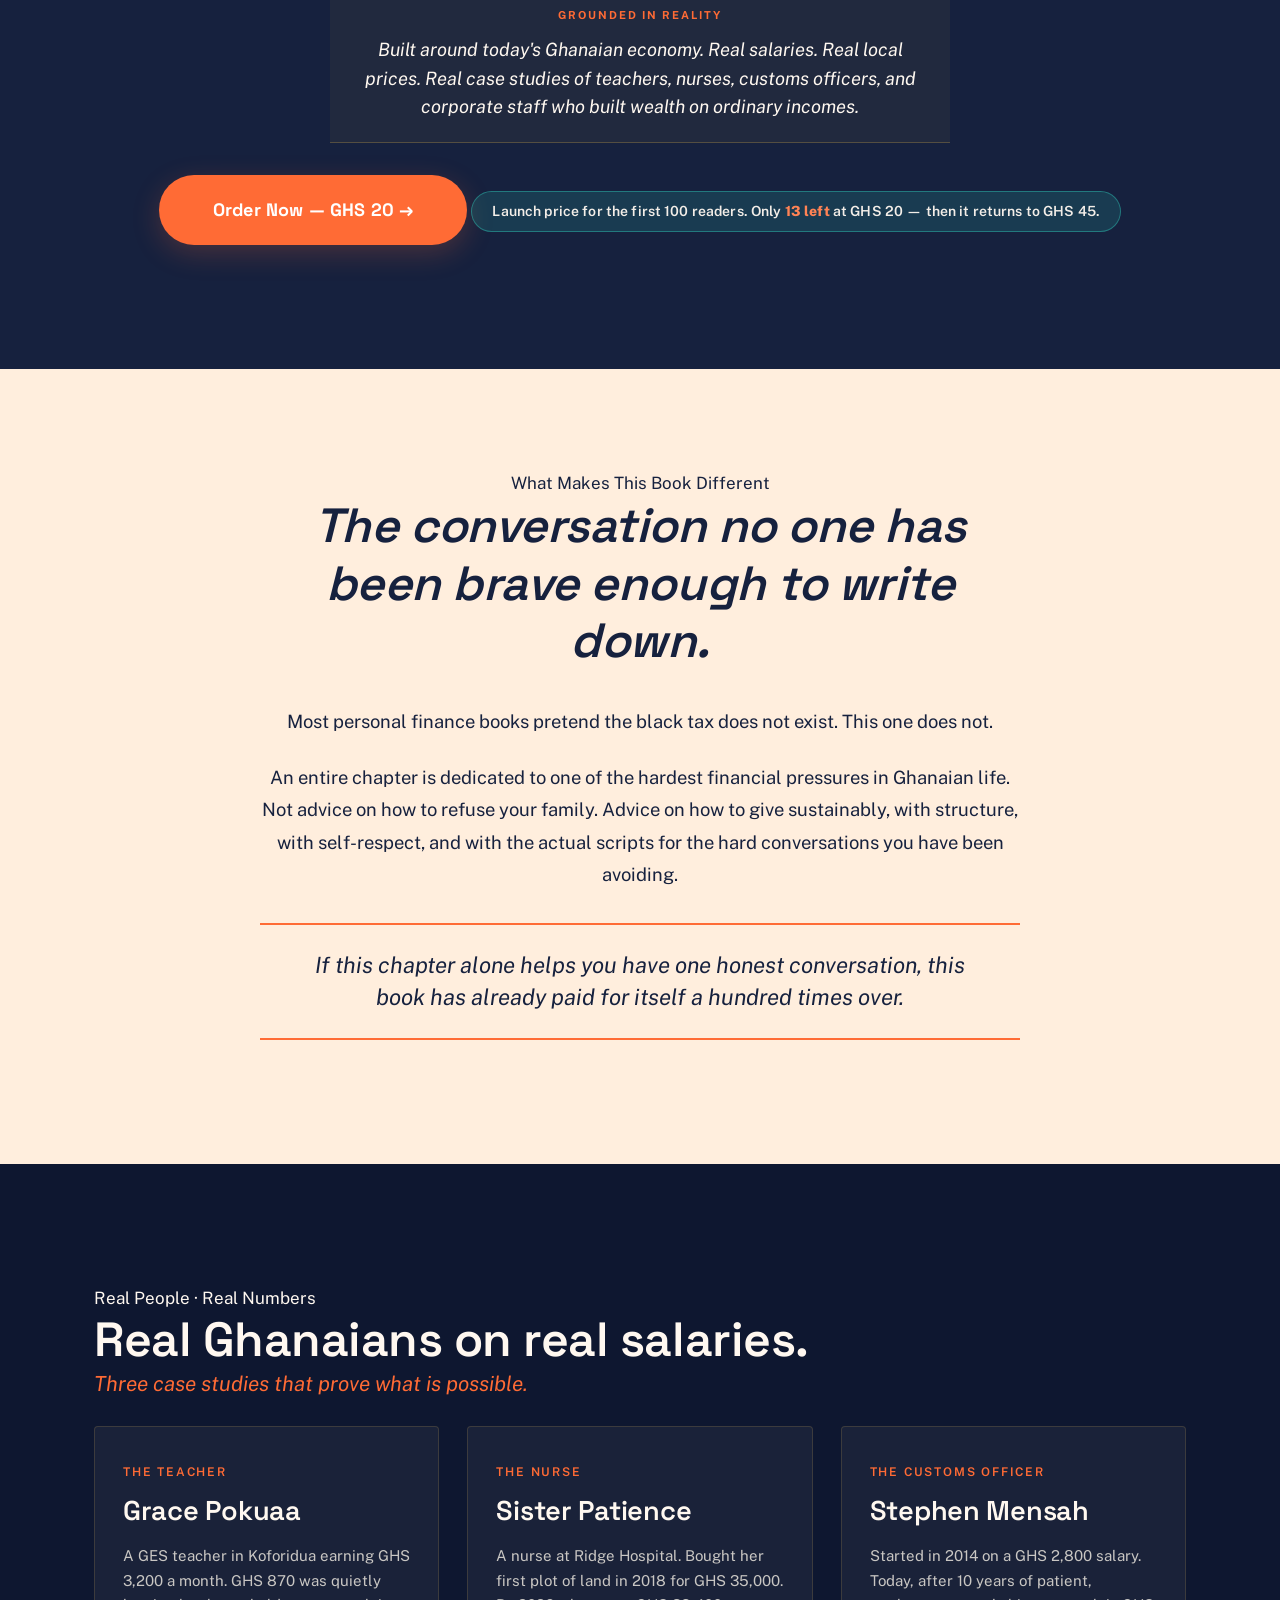
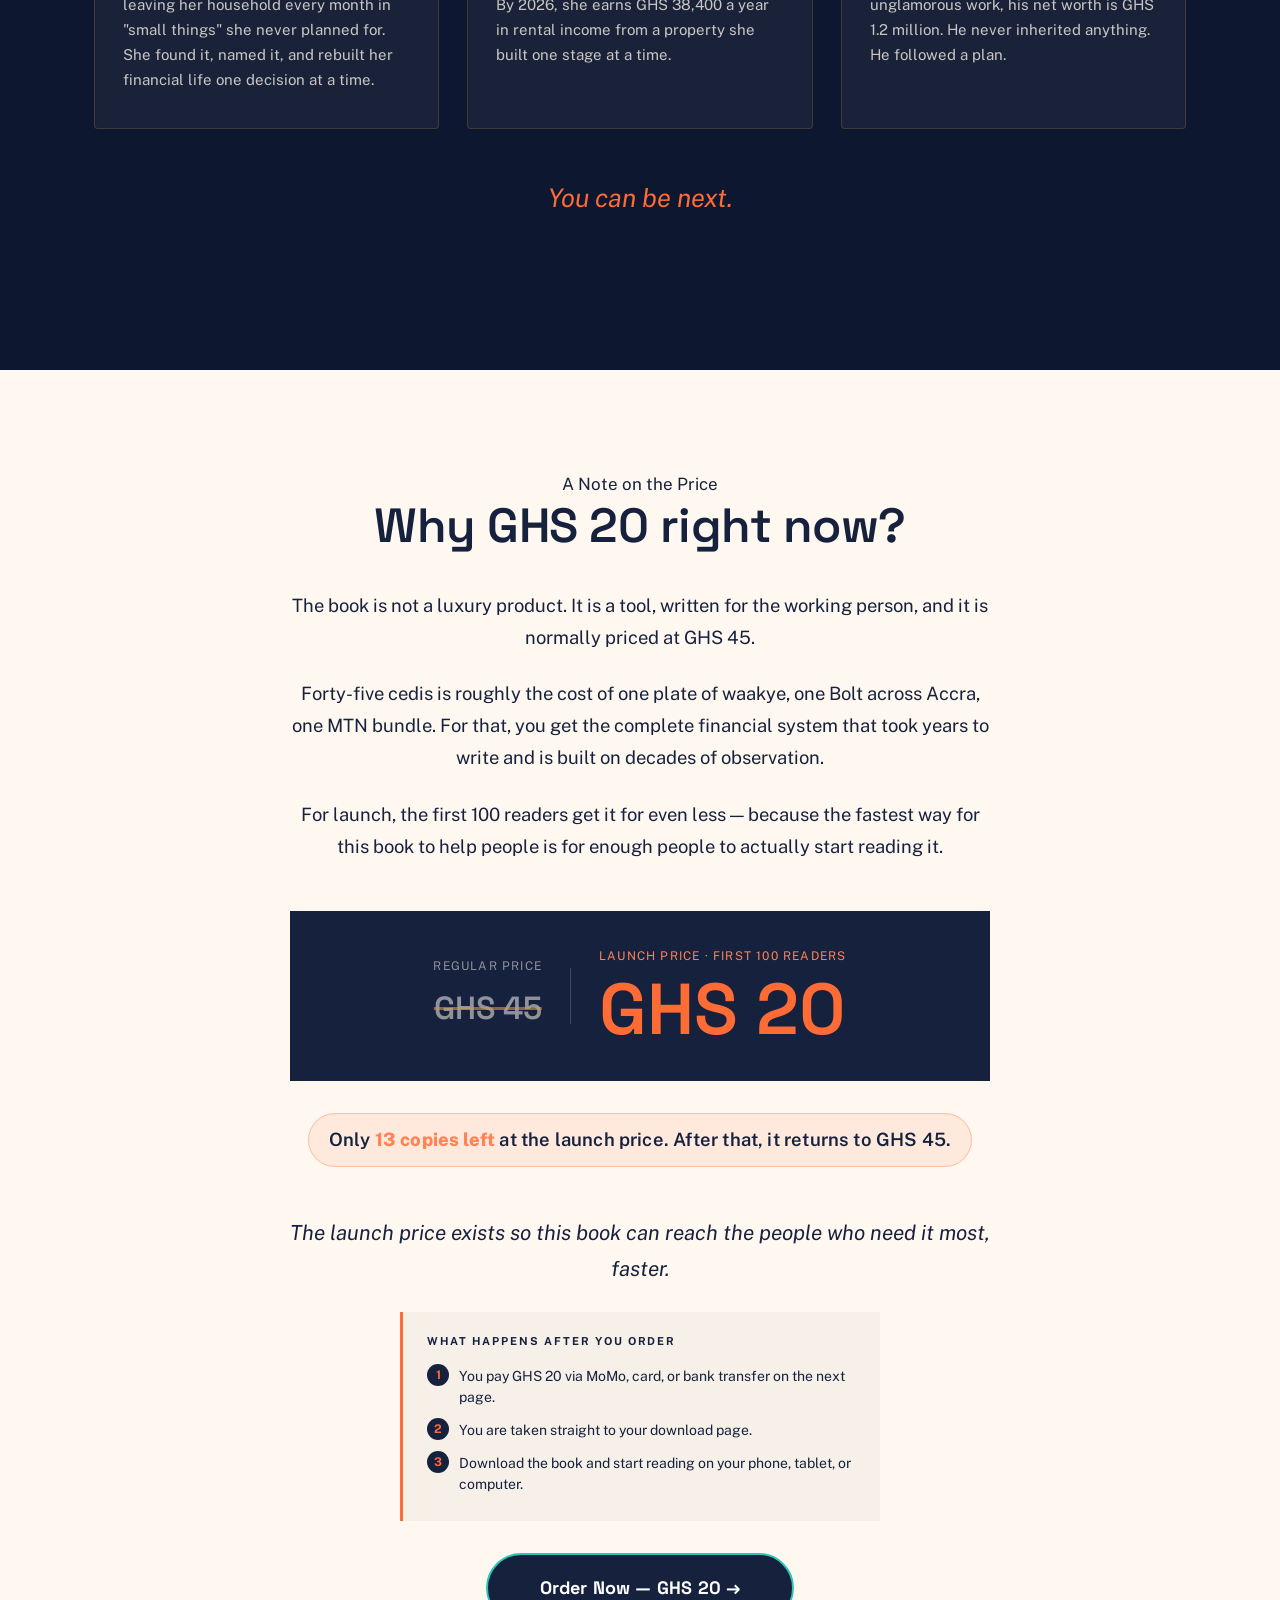
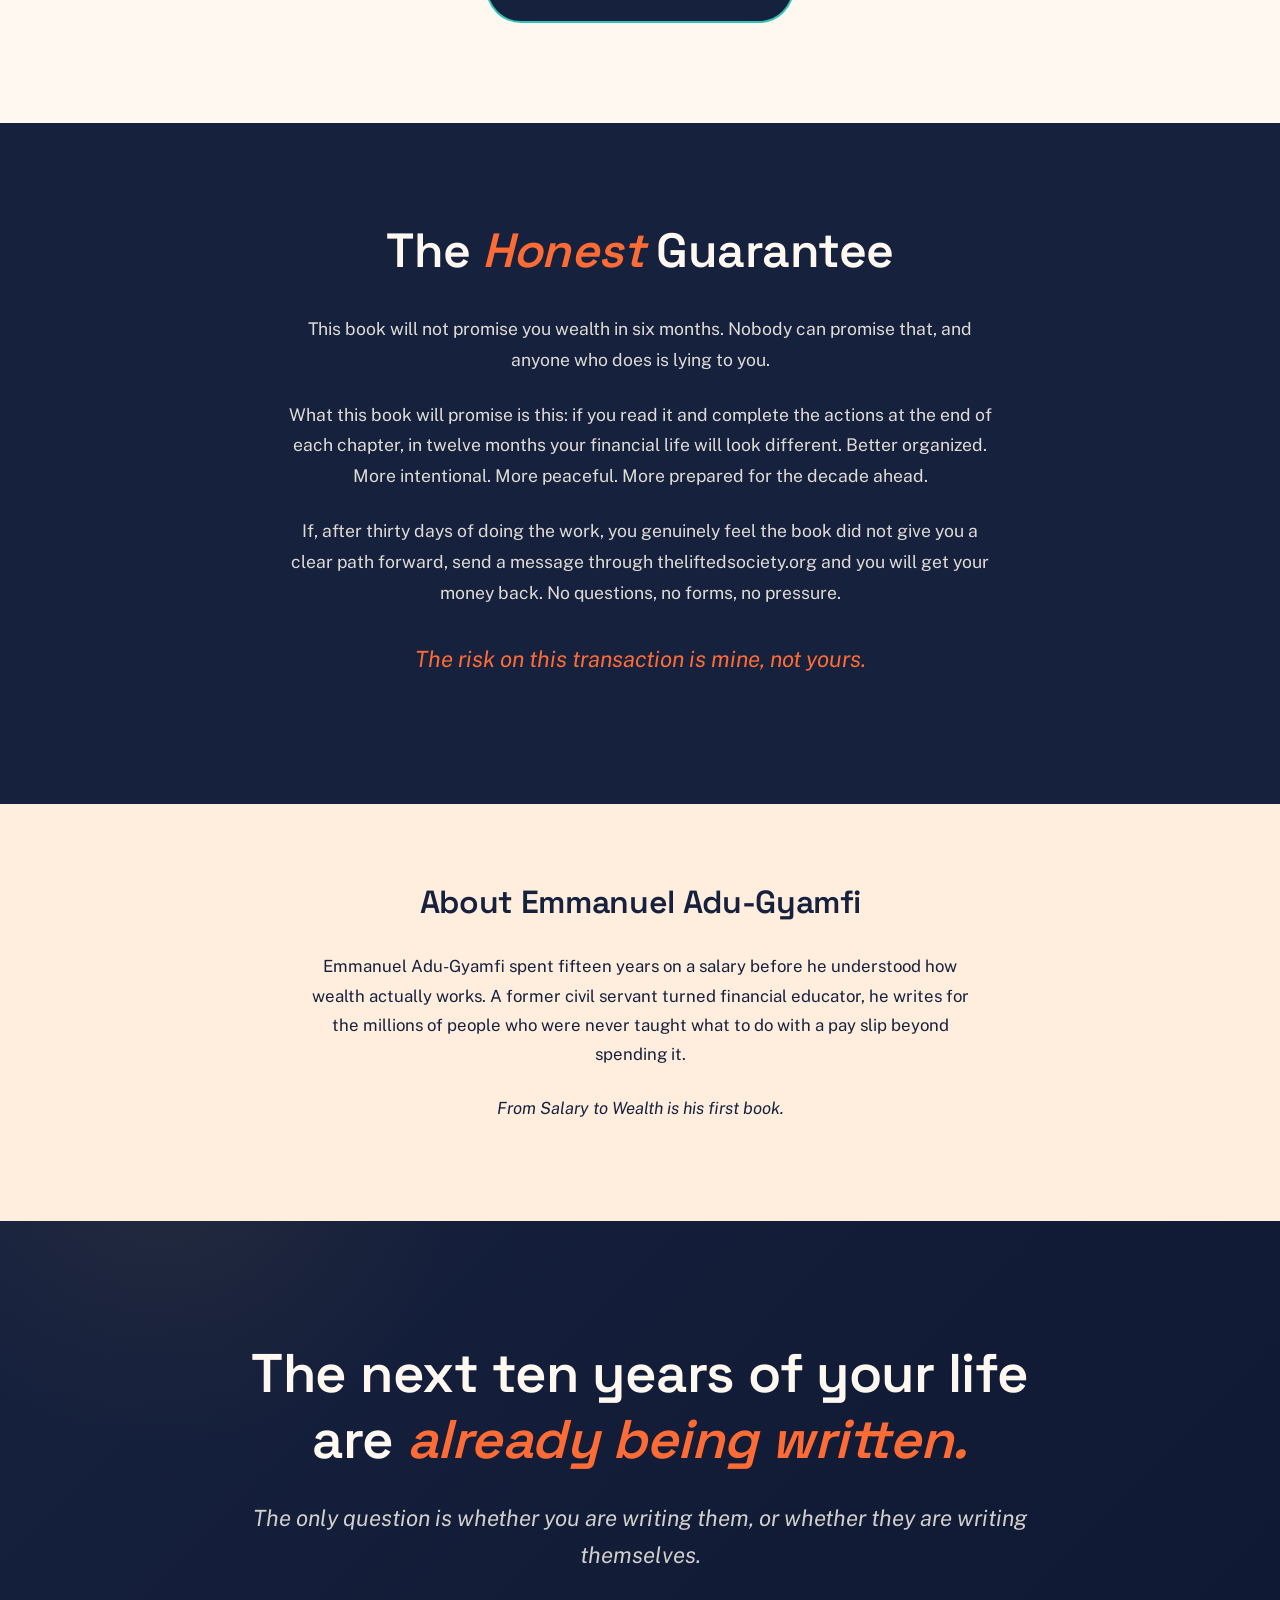
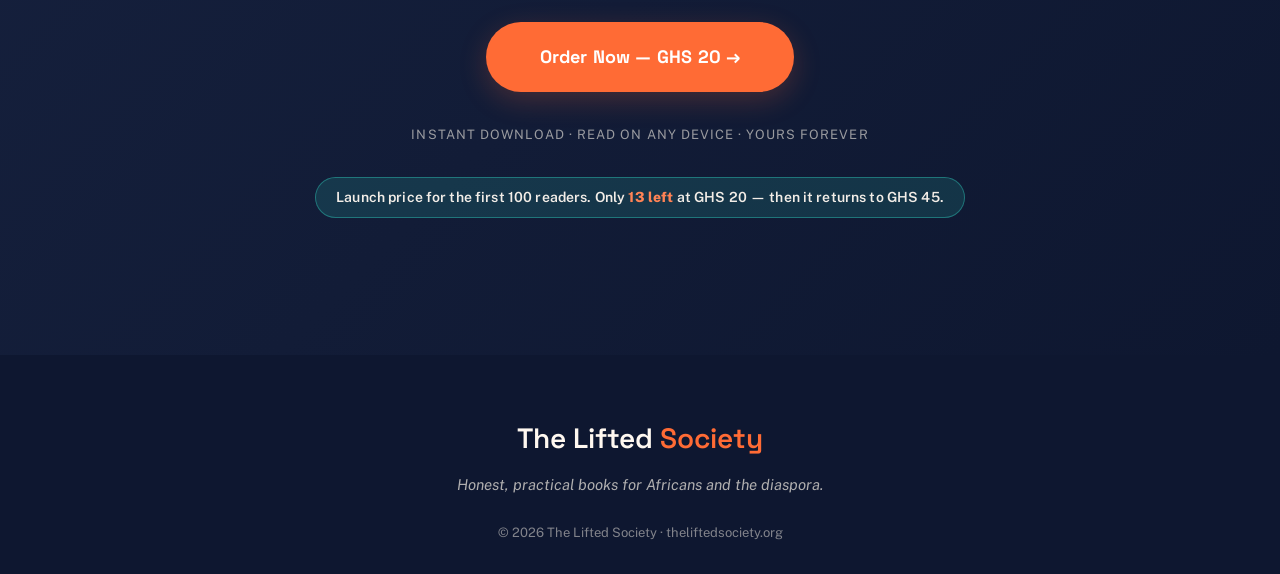
==== commit 264e619f: "Salay to wealth homepage update" ====
--- a/from-salary-to-wealth/index.html
+++ b/from-salary-to-wealth/index.html
@@ -5,25 +5,328 @@
 <meta charset="UTF-8">
 <meta name="viewport" content="width=device-width, initial-scale=1.0">
 <title>From Salary to Wealth — How Ordinary Ghanaians Build Real Wealth on a Salary</title>
-<meta name="description" content="The practical financial framework written specifically for the Ghanaian salary worker and the African diaspora. 11 chapters. 182 pages. GHS 45. Instant download.">
+<meta name="description" content="The practical financial framework written specifically for the Ghanaian salary worker and the African diaspora. 11 chapters. GHS 20 launch price (GHS 45 regular). Instant download.">
 
 <!-- Open Graph -->
 <meta property="og:title" content="From Salary to Wealth">
-<meta property="og:description" content="How Ordinary Ghanaians Build Real Wealth on a Salary. 182 pages. GHS 45. Instant download.">
+<meta property="og:description" content="How Ordinary Ghanaians Build Real Wealth on a Salary. GHS 20 launch price. Instant download.">
 <meta property="og:image" content="cover.png">
 <meta property="og:type" content="book">
 <meta property="og:url" content="https://theliftedsociety.org/from-salary-to-wealth">
 
 <!-- Favicon -->
-<link rel="icon" type="image/png" href="cover.png">
+<link rel="icon" type="image/png" href="[data-uri]